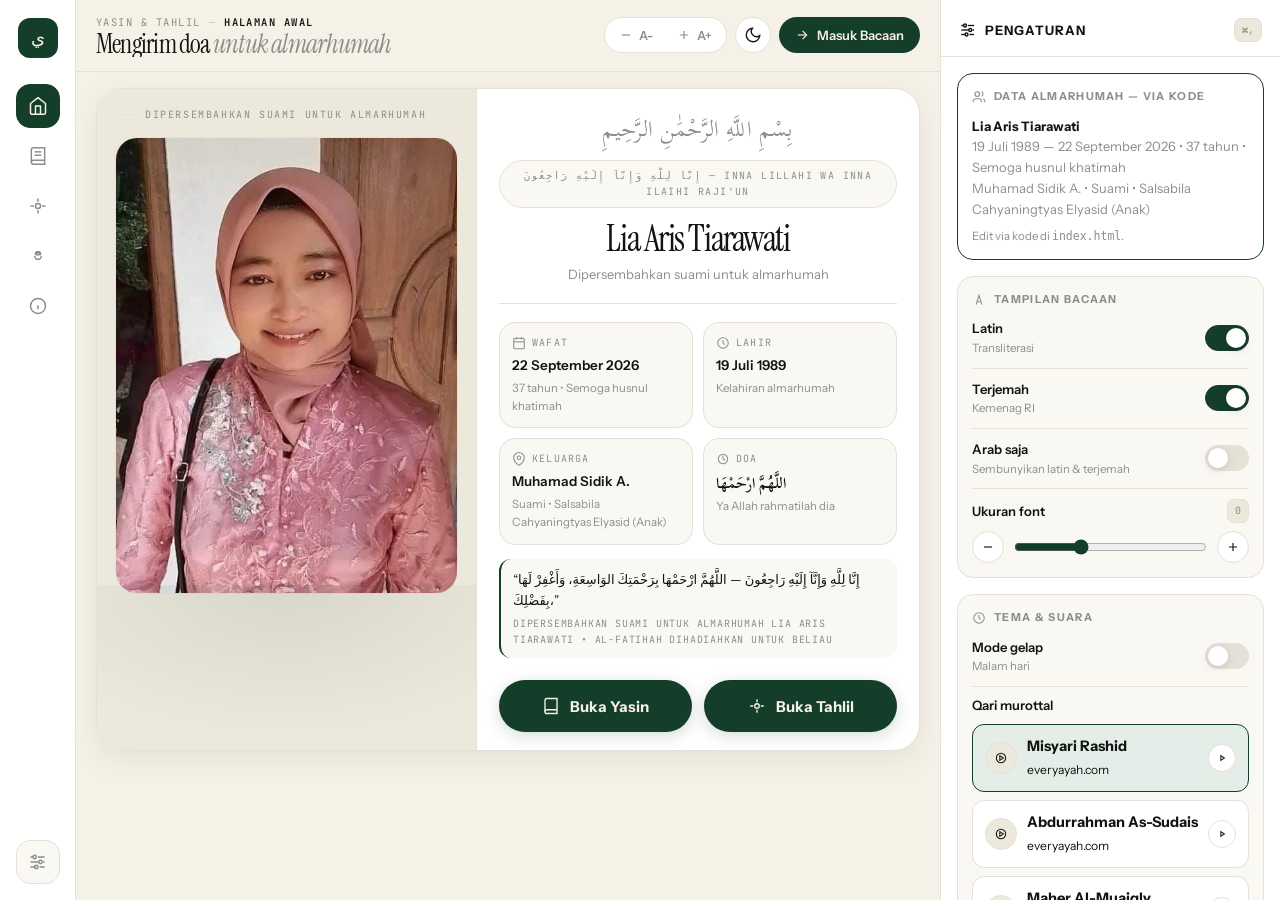
==== yasin-tahlil-Lia-Aris-Tiarawati-standalone.html @ 4a7279d5 "feat(tahlil): pakai teks Gemini 35 bait (per-Terjemahan) + counter arabic - ganti tahlil.json 24->35" ====
<!DOCTYPE html>
<html lang="id">
<head>
<meta charset="utf-8">
<meta name="viewport" content="width=device-width, initial-scale=1, viewport-fit=cover">
<meta name="description" content="Yasin & Tahlil untuk mengenang Lia Aris Tiarawati (1989–2026) — Dipersembahkan suami untuk almarhumah">
<meta name="theme-color" content="#143D2A">
<title>Yasin & Tahlil — Lia Aris Tiarawati (Standalone)</title>
<link href="https://fonts.googleapis.com/css2?family=Instrument+Serif:ital@0;1&family=Instrument+Sans:wght@400;500;600;700&family=Scheherazade+New:wght@400;700&family=JetBrains+Mono:wght@400;500&display=swap" rel="stylesheet">
<style>

:root{
  --paper:#F6F1E7; --paper-2:#EDE8DC; --ink:#111410; --muted:#8B8F8B; --line:#E6E1D6;
  --card:#FFFFFF; --card-2:#FAF8F3; --accent:#143D2A; --accent-hover:#0F2E1F; --accent-soft:#E4EDE7;
  --gold:#C9A86A; --gold-soft:#F5ECD8; --r-lg:22px; --r-md:16px; --r-pill:999px;
  --arab:31px; --base:14.5px; --shadow:0 8px 32px rgba(17,20,16,.07); --shadow-lg:0 16px 48px rgba(17,20,16,.12);
}
[data-theme="dark"]{
  --paper:#0D1712; --paper-2:#122017; --ink:#EDEEE8; --muted:#8A9A8E; --line:#1E3326;
  --card:#17291E; --card-2:#1B3023; --accent:#D9EADF; --accent-hover:#C5DDCB; --accent-soft:#1E3326;
  --gold:#C9A86A; --gold-soft:#2A2416;
}
*{box-sizing:border-box;margin:0;padding:0}
html{scroll-behavior:smooth;overflow-x:hidden;max-width:100%}
body{font-family:'Instrument Sans',system-ui,sans-serif;background:var(--paper);color:var(--ink);font-size:var(--base);line-height:1.6;-webkit-font-smoothing:antialiased;overflow-x:hidden;max-width:100vw}
button{font-family:inherit}
.ico{width:18px;height:18px;display:inline-block;flex-shrink:0}
.ico-14{width:14px;height:14px}
.ico-20{width:20px;height:20px}

/* SHELL */
.shell{max-width:1280px;margin:0 auto;display:grid;grid-template-columns:76px 1fr 340px;min-height:100vh;max-width:100vw;overflow:hidden}
.rail{position:sticky;top:0;height:100vh;border-right:1px solid var(--line);background:var(--card);display:flex;flex-direction:column;align-items:center;padding:18px 0 16px;gap:8px;z-index:20}
.rail-logo{width:40px;height:40px;background:var(--accent);color:var(--paper);border-radius:12px;display:grid;place-items:center;font-family:'Instrument Serif',serif;font-size:18px}
[data-theme="dark"] .rail-logo{background:var(--accent);color:#0D1712}
.rail-nav{display:flex;flex-direction:column;gap:6px;margin-top:18px;flex:1}
.rail-btn{width:44px;height:44px;border-radius:14px;border:1px solid transparent;background:transparent;display:grid;place-items:center;cursor:pointer;color:var(--muted);transition:.18s}
.rail-btn:hover{background:var(--card-2);border-color:var(--line);color:var(--ink)}
.rail-btn.active{background:var(--accent);color:var(--paper);border-color:var(--accent)}
[data-theme="dark"] .rail-btn.active{color:#0D1712}
.rail-foot{margin-top:auto;display:flex;flex-direction:column;gap:8px}
.rail-foot .rail-btn{border-color:var(--line);background:var(--card-2)}

.main{min-width:0;max-width:100%;overflow:hidden;padding-bottom:40px}
.topbar{position:sticky;top:0;z-index:10;background:color-mix(in srgb,var(--paper) 92%, transparent);backdrop-filter:blur(10px);border-bottom:1px solid var(--line);display:flex;align-items:center;gap:14px;padding:14px 20px;max-width:100%}
.topbar-left{min-width:0;flex:1}
.crumb{font-family:'JetBrains Mono',monospace;font-size:10.5px;letter-spacing:.14em;text-transform:uppercase;color:var(--muted);display:flex;align-items:center;gap:8px;flex-wrap:wrap}
.crumb b{color:var(--ink);font-weight:600}
.topbar h1{font-family:'Instrument Serif',serif;font-size:26px;font-weight:400;letter-spacing:-.03em;line-height:1;white-space:nowrap;overflow:hidden;text-overflow:ellipsis}
.topbar h1 i{font-style:italic;color:var(--muted);font-weight:400}
.top-actions{margin-left:auto;display:flex;align-items:center;gap:8px;flex-shrink:0;flex-wrap:wrap;justify-content:flex-end}
.ctrl{height:36px;border:1px solid var(--line);background:var(--card);border-radius:var(--r-pill);display:flex;align-items:center;gap:0;padding:2px;flex-shrink:0}
.ctrl button{height:30px;padding:0 12px;border:none;background:transparent;border-radius:var(--r-pill);cursor:pointer;font-size:12.5px;font-weight:600;color:var(--muted);display:flex;align-items:center;gap:6px}
.btn-icon{width:36px;height:36px;border-radius:50%;border:1px solid var(--line);background:var(--card);display:grid;place-items:center;cursor:pointer;color:var(--ink);flex-shrink:0}
.btn-accent{height:36px;padding:0 16px;border-radius:var(--r-pill);border:none;background:var(--accent);color:var(--paper);font-weight:600;font-size:13px;cursor:pointer;display:flex;align-items:center;gap:8px;white-space:nowrap;flex-shrink:0}
[data-theme="dark"] .btn-accent{color:#0D1712}
.btn-accent .label-long{display:inline}
.btn-accent .label-short{display:none}

/* ===== COVER / HALAMAN AWAL ===== */
.cover-wrap{padding:16px 20px 0;max-width:100%}
.cover-card{
  background:var(--card);border:1px solid var(--line);border-radius:26px;overflow:hidden;
  display:grid;grid-template-columns:380px 1fr;min-height:580px;box-shadow:var(--shadow)
}
.cover-media{
  background:var(--paper-2);border-right:1px solid var(--line);padding:18px;
  display:flex;flex-direction:column;gap:14px;position:relative;overflow:hidden
}
.cover-media::after{
  content:"";position:absolute;inset:auto -30% -30% -30%;height:55%;
  background:radial-gradient(420px 220px at 50% 0%, color-mix(in srgb,var(--accent) 10%, transparent), transparent 70%);
  pointer-events:none
}
.eyebrow{font-family:'JetBrains Mono',monospace;font-size:10px;letter-spacing:.16em;text-transform:uppercase;color:var(--muted);display:flex;align-items:center;gap:8px}
.eyebrow i{width:22px;height:1px;background:var(--line);display:block}
.photo-frame{
  aspect-ratio:3/4;min-height:420px;border-radius:22px;overflow:hidden;background:var(--card);border:1px solid var(--line);
  position:relative;display:grid;place-items:center
}
.photo-frame img{width:100%;height:100%;object-fit:cover;display:block}
.photo-frame .placeholder{padding:24px;text-align:center;color:var(--muted)}
.photo-frame .ph-icon{width:56px;height:56px;border-radius:16px;background:var(--paper-2);border:1px solid var(--line);display:grid;place-items:center;margin:0 auto 10px;color:var(--muted)}
.photo-actions{display:flex;gap:8px;flex-wrap:wrap;position:relative}
.btn-sm{height:32px;padding:0 12px;border-radius:999px;border:1px solid var(--line);background:var(--card);font-size:12.5px;font-weight:600;cursor:pointer;display:flex;align-items:center;gap:6px;color:var(--ink);white-space:nowrap}
.btn-sm.primary{background:var(--ink);color:var(--paper);border-color:var(--ink)}
[data-theme="dark"] .btn-sm.primary{background:var(--accent);color:#0D1712;border-color:var(--accent)}
.hint{font-size:11.5px;color:var(--muted);line-height:1.5}

.cover-body{padding:22px 22px 18px;display:flex;flex-direction:column;gap:14px;min-width:0}
.basmalah{font-family:'Scheherazade New',serif;font-size:22px;text-align:center;color:var(--muted);letter-spacing:.02em}
.istirja{font-family:'JetBrains Mono',monospace;font-size:10px;letter-spacing:.14em;text-transform:uppercase;color:var(--muted);text-align:center;border:1px solid var(--line);background:var(--card-2);border-radius:999px;padding:7px 10px;width:fit-content;margin:0 auto}
.name{font-family:'Instrument Serif',serif;font-size:36px;line-height:.95;letter-spacing:-.04em;text-align:center;overflow-wrap:break-word}
.name em{font-style:italic;color:var(--muted);font-weight:400}
.bin{font-size:13px;color:var(--muted);text-align:center;margin-top:-6px}
.divider-soft{height:1px;background:var(--line);margin:4px 0}
.meta-grid{display:grid;grid-template-columns:1fr 1fr;gap:10px}
.meta{border:1px solid var(--line);background:var(--card-2);border-radius:16px;padding:12px;min-width:0}
.meta-label{font-family:'JetBrains Mono',monospace;font-size:10px;letter-spacing:.12em;text-transform:uppercase;color:var(--muted);display:flex;align-items:center;gap:6px}
.meta-value{font-size:13.5px;font-weight:600;margin-top:4px;overflow-wrap:break-word}
.meta-sub{font-size:11.5px;color:var(--muted);margin-top:2px}
.quote{border-left:2px solid var(--accent);padding:10px 12px;background:var(--card-2);border-radius:12px;font-size:13px;color:var(--ink);line-height:1.6}
.quote small{display:block;font-family:'JetBrains Mono',monospace;font-size:10px;letter-spacing:.08em;text-transform:uppercase;color:var(--muted);margin-top:6px}
.cta-row{display:flex;gap:12px;flex-wrap:wrap;margin-top:auto;padding-top:8px}
.cta-primary{flex:1 1 0;min-width:0;height:52px;padding:0 22px;border-radius:999px;border:none;background:var(--accent);color:var(--paper);font-weight:700;font-size:15px;cursor:pointer;display:flex;align-items:center;justify-content:center;gap:10px;box-shadow:0 4px 16px rgba(20,61,42,.18)}
.cta-secondary{flex:1 1 0;min-width:0;height:52px;padding:0 22px;border-radius:999px;border:none;background:var(--accent);color:var(--paper);font-weight:700;font-size:15px;cursor:pointer;display:flex;align-items:center;justify-content:center;gap:10px;white-space:nowrap;box-shadow:0 4px 16px rgba(20,61,42,.18)}
.cta-secondary:hover,.cta-primary:hover{filter:brightness(1.06);transform:translateY(-1px)}
[data-theme="dark"] .cta-primary,[data-theme="dark"] .cta-secondary{background:var(--accent);color:#0D1712;border:none}
.cta-note{font-size:11px;color:var(--muted);text-align:center}

/* FILTER etc */
.filterbar{margin:16px 20px 0;display:flex;gap:10px;align-items:center;justify-content:center;flex-wrap:wrap;max-width:calc(100% - 40px)}
.search{flex:1;min-width:0;height:42px;background:var(--card);border:1px solid var(--line);border-radius:var(--r-pill);display:flex;align-items:center;gap:10px;padding:0 14px;min-width:160px}
.search input{flex:1;border:none;outline:none;background:transparent;font-size:13.5px;color:var(--ink);min-width:0}
.search kbd{font-family:'JetBrains Mono',monospace;font-size:10px;background:var(--paper-2);border:1px solid var(--line);padding:3px 6px;border-radius:6px;color:var(--muted);flex-shrink:0}
.filter-pills{display:flex;gap:8px;align-items:center;flex-wrap:wrap;justify-content:center;margin:0 auto}
.pill{height:42px;padding:0 14px;border-radius:var(--r-pill);border:1px solid var(--line);background:var(--card);font-size:13px;font-weight:600;cursor:pointer;display:flex;align-items:center;gap:8px;color:var(--muted);white-space:nowrap}
.pill.on{background:var(--ink);color:var(--paper);border-color:var(--ink)}
[data-theme="dark"] .pill.on{background:var(--accent);color:#0D1712;border-color:var(--accent)}
.segwrap{margin:16px 20px 0;max-width:calc(100% - 40px);overflow:hidden}
.segtabs{display:inline-flex;max-width:100%;background:var(--card);border:1px solid var(--line);border-radius:var(--r-pill);padding:3px;gap:3px;overflow-x:auto;scrollbar-width:none;-webkit-overflow-scrolling:touch}
.segtabs::-webkit-scrollbar{display:none}
.segtabs button{height:34px;padding:0 16px;border-radius:var(--r-pill);border:none;background:transparent;font-size:13px;font-weight:600;cursor:pointer;color:var(--muted);display:flex;align-items:center;gap:7px;white-space:nowrap;flex-shrink:0}
.segtabs button.active{background:var(--ink);color:var(--paper)}
[data-theme="dark"] .segtabs button.active{background:var(--accent);color:#0D1712}
.list{padding:14px 20px 20px;display:flex;flex-direction:column;gap:12px;max-width:100%}
.ayah{display:grid;grid-template-columns:72px 1fr;gap:0;background:var(--card);border:1px solid var(--line);border-radius:var(--r-lg);overflow:hidden;max-width:100%}
.ayah-side{background:var(--card-2);border-right:1px solid var(--line);padding:14px 10px;display:flex;flex-direction:column;align-items:center;gap:10px}
.num{width:36px;height:36px;border-radius:12px;background:var(--ink);color:var(--paper);display:grid;place-items:center;font-family:'JetBrains Mono',monospace;font-size:12px;font-weight:600}
[data-theme="dark"] .num{background:var(--accent);color:#0D1712}
.ayah-side small{font-family:'JetBrains Mono',monospace;font-size:10px;letter-spacing:.08em;color:var(--muted);text-align:center;line-height:1.3}
.mini{width:32px;height:32px;border-radius:10px;border:1px solid var(--line);background:var(--card);display:grid;place-items:center;cursor:pointer;color:var(--muted)}
.ayah-body{padding:16px 16px 14px;min-width:0;overflow:hidden}
.arab{font-family:'Scheherazade New',serif}
.ayah-body .arab{font-family:'Scheherazade New',serif;font-size:var(--arab);line-height:2;text-align:right;direction:rtl;color:var(--ink);overflow-wrap:break-word;word-break:break-word}
.latin{margin-top:10px;font-size:13px;color:var(--muted);font-style:italic;line-height:1.7;background:var(--card-2);border:1px dashed var(--line);border-radius:12px;padding:8px 10px;overflow-wrap:break-word}
.terjemah{margin-top:10px;font-size:13.5px;color:var(--ink);line-height:1.65;border-left:2px solid var(--accent);padding-left:12px;opacity:.92;overflow-wrap:break-word}
.ayah-foot{margin-top:12px;display:flex;gap:8px;align-items:center;flex-wrap:wrap;border-top:1px solid var(--line);padding-top:10px}
.tag{font-family:'JetBrains Mono',monospace;font-size:10px;letter-spacing:.08em;text-transform:uppercase;color:var(--muted);background:var(--paper-2);border:1px solid var(--line);padding:4px 8px;border-radius:999px;white-space:nowrap}

/* HERO mini for inner pages */
.hero-mini{margin:16px 20px 0;background:var(--card);border:1px solid var(--line);border-radius:18px;padding:14px 16px;display:flex;align-items:center;gap:12px;flex-wrap:wrap}
.hero-mini b{font-size:13px}
.hero-mini small{color:var(--muted);font-size:11px}

/* RIGHT */
.right{position:sticky;top:0;height:100vh;overflow:auto;border-left:1px solid var(--line);background:var(--card);display:flex;flex-direction:column;max-width:100%}
.right-head{padding:18px 18px 14px;border-bottom:1px solid var(--line);display:flex;align-items:center;justify-content:space-between;position:sticky;top:0;background:var(--card);z-index:2}
.right-head h3{font-size:13px;letter-spacing:.08em;text-transform:uppercase;font-weight:700;display:flex;align-items:center;gap:8px}
.right-body{padding:16px 16px 24px;display:flex;flex-direction:column;gap:16px}
.group{border:1px solid var(--line);border-radius:16px;padding:14px;background:var(--card-2);max-width:100%}
.group h4{font-size:11px;letter-spacing:.12em;text-transform:uppercase;color:var(--muted);font-weight:700;margin-bottom:10px;display:flex;align-items:center;gap:8px}
.row{display:flex;align-items:center;justify-content:space-between;gap:10px;padding:10px 0;border-bottom:1px solid var(--line)}
.row:last-child{border-bottom:none;padding-bottom:0}
.row:first-of-type{padding-top:0}
.row-label{font-size:13px;font-weight:600}
.row-hint{font-size:11.5px;color:var(--muted)}
.field{display:flex;flex-direction:column;gap:6px;margin-top:8px}
.field label{font-size:11px;letter-spacing:.08em;text-transform:uppercase;color:var(--muted);font-weight:700}
.field input,.field textarea,.field select{width:100%;border:1px solid var(--line);background:var(--card);border-radius:12px;padding:10px 12px;font-size:13px;color:var(--ink);outline:none}
.field textarea{min-height:72px;resize:vertical}
.switch{width:44px;height:26px;background:var(--line);border-radius:999px;position:relative;cursor:pointer;transition:.2s;border:1px solid var(--line);flex-shrink:0}
.switch i{position:absolute;top:2px;left:2px;width:20px;height:20px;background:var(--card);border-radius:50%;box-shadow:0 2px 8px rgba(0,0,0,.12);transition:.2s}
.switch.on{background:var(--accent);border-color:var(--accent)}
.switch.on i{transform:translateX(18px)}
.range{display:flex;align-items:center;gap:10px;width:100%}
.range input{flex:1;accent-color:var(--accent);min-width:0}
.qaris{display:flex;flex-direction:column;gap:8px}
.qari{padding:10px 12px;border-radius:12px;border:1px solid var(--line);background:var(--card);display:flex;align-items:center;gap:10px;cursor:pointer;min-width:0}
.qari.active{border-color:var(--accent);background:var(--accent-soft)}
.play-mini{margin-left:auto;width:28px;height:28px;border-radius:50%;border:1px solid var(--line);background:var(--card);display:grid;place-items:center;flex-shrink:0}

/* DOCK */
.bottom-dock{display:none}
.dock{position:fixed;left:50%;transform:translateX(-50%);bottom:max(14px, env(safe-area-inset-bottom));z-index:30;background:var(--ink);border:1px solid color-mix(in srgb,var(--ink) 85%, white);border-radius:999px;padding:6px;display:flex;gap:6px;box-shadow:var(--shadow-lg);max-width:calc(100vw - 16px);overflow:hidden}
.dock button{height:44px;padding:0 14px;border-radius:999px;border:none;background:transparent;color:rgba(255,255,255,.72);font-weight:600;font-size:13px;cursor:pointer;display:flex;align-items:center;gap:8px;transition:.18s;white-space:nowrap;flex-shrink:0}
.dock button.active{background:var(--paper);color:var(--ink)}
.dock-cta{height:44px;width:44px;min-width:44px;border-radius:50%;background:var(--gold);color:#1A1200;border:none;display:grid;place-items:center;cursor:pointer;flex-shrink:0}
/* Dark: dock tetap gelap, tidak ikut invert --ink/--paper (washed di screenshot) */
[data-theme="dark"] .dock{background:var(--card);border-color:var(--line);box-shadow:0 8px 32px rgba(0,0,0,.45)}
[data-theme="dark"] .dock button{color:var(--muted)}
[data-theme="dark"] .dock button:hover{color:var(--ink)}
[data-theme="dark"] .dock button.active{background:var(--accent);color:#0D1712}
[data-theme="dark"] .dock-cta{background:var(--gold);color:#0D1712}
.panel{display:none}
.panel.active{display:block}
.info-grid{display:grid;grid-template-columns:1fr 1fr;gap:12px;padding:14px 20px;max-width:100%}
.info-card{background:var(--card);border:1px solid var(--line);border-radius:16px;padding:16px;min-width:0;overflow-wrap:break-word}
.kbd{font-family:'JetBrains Mono',monospace;font-size:10px;background:var(--paper-2);border:1px solid var(--line);padding:3px 7px;border-radius:7px;color:var(--muted);white-space:nowrap}
.scrim{display:none;position:fixed;inset:0;background:rgba(0,0,0,.32);backdrop-filter:blur(2px);z-index:40}
.scrim.show{display:block}
.drawer{position:fixed;top:0;right:0;bottom:0;width:min(380px,92vw);background:var(--card);border-left:1px solid var(--line);z-index:45;transform:translateX(100%);transition:.24s;overflow:auto;display:flex;flex-direction:column}
.drawer.show{transform:translateX(0)}

@media(max-width:1100px){
  .shell{grid-template-columns:76px 1fr}
  .right{display:none}
  .cover-card{grid-template-columns:320px 1fr}
}
@media(max-width:760px){
  .shell{grid-template-columns:1fr}
  .rail{display:none}
  .main{padding-bottom:96px}
  .topbar{padding:10px 12px;gap:10px}
  .topbar h1{font-size:18px;white-space:normal;line-height:1.1}
  .crumb{font-size:9.5px}
  .top-actions{gap:6px}
  .ctrl{height:34px}
  .btn-accent{height:34px;padding:0 12px;font-size:12px}
  .btn-accent .label-long{display:none}
  .btn-accent .label-short{display:inline}
  .cover-wrap{padding:10px 12px 0}
  .cover-card{grid-template-columns:1fr;border-radius:18px;min-height:auto}
  .cover-media{border-right:none;border-bottom:1px solid var(--line);padding:14px}
  .photo-frame{aspect-ratio:3/4;min-height:320px}
  .cover-body{padding:16px 14px}
  .name{font-size:28px}
  .basmalah{font-size:18px}
  .meta-grid{grid-template-columns:1fr 1fr;gap:8px}
  .meta{padding:10px}
  .cta-row{flex-direction:row;gap:10px;flex-wrap:nowrap}
  .cta-primary,.cta-secondary{flex:1 1 0;min-width:0;width:auto;height:50px;font-size:14px;padding:0 14px;gap:8px}
  .filterbar{margin:10px 12px 0;max-width:calc(100% - 24px);gap:8px;justify-content:center}
  .search{height:40px;flex-basis:100%}
  .filter-pills{width:100%;justify-content:center;flex-wrap:wrap;padding-bottom:2px}
  .filter-pills::-webkit-scrollbar{display:none}
  .pill{height:36px;padding:0 12px;font-size:12.5px;flex-shrink:0}
  .segwrap{margin:10px 12px 0;max-width:calc(100% - 24px)}
  .segtabs{width:100%}
  .list{padding:10px 12px 20px}
  .ayah{grid-template-columns:52px 1fr;border-radius:18px}
  .ayah-body{padding:12px}
  .bottom-dock{display:block}
  .info-grid{grid-template-columns:1fr;padding:10px 12px}
  .dock{padding:5px;gap:4px}
  .dock button{height:40px;padding:0 11px;font-size:12px}
}
@media(max-width:380px){
  .meta-grid{grid-template-columns:1fr}
  .cta-primary,.cta-secondary{height:48px;font-size:13.5px;padding:0 12px}
}


/* === Modern motion — unhurried / mahal === */
@keyframes fadeIn{from{opacity:0}to{opacity:1}}
@keyframes fadeInUp{from{opacity:0;transform:translateY(14px)}to{opacity:1;transform:translateY(0)}}
@keyframes scaleIn{from{opacity:0;transform:scale(.97)}to{opacity:1;transform:scale(1)}}
.panel.active{animation:fadeIn .52s ease}
.cover-card{animation:scaleIn .92s cubic-bezier(.16,1,.3,1) both}
.ayah{opacity:0;animation:fadeInUp .72s cubic-bezier(.16,1,.3,1) both}
.ayah.in-view{opacity:1}
.rail-btn,.dock button,.pill,.segtabs button,.btn-accent,.cta-primary,.cta-secondary{transition:transform .26s cubic-bezier(.16,1,.3,1), background .26s, color .26s, box-shadow .26s, border-color .26s}
.rail-btn:active,.dock button:active,.pill:active{transform:scale(.96)}
.cover-media .photo-frame img{transition:transform .85s cubic-bezier(.16,1,.3,1)}
.cover-media .photo-frame:hover img{transform:scale(1.03)}
@media(prefers-reduced-motion:reduce){*{animation:none!important;transition:none!important}}

</style>
</head>
<body>
<div class="shell">
  <aside class="rail" aria-label="Navigasi">
    <div class="rail-logo">ي</div>
    <nav class="rail-nav">
      <button class="rail-btn active" data-tab="cover" aria-label="Halaman Awal"><svg class="ico ico-20" viewBox="0 0 24 24" fill="none" stroke="currentColor" stroke-width="1.8" stroke-linecap="round" stroke-linejoin="round"><path d="M3 9l9-7 9 7v11a2 2 0 0 1-2 2H5a2 2 0 0 1-2-2z"/><path d="M9 22V12h6v10"/></svg></button>
      <button class="rail-btn" data-tab="yasin" aria-label="Yasin"><svg class="ico ico-20" viewBox="0 0 24 24" fill="none" stroke="currentColor" stroke-width="1.8"><path d="M4 19.5A2.5 2.5 0 0 1 6.5 17H20"/><path d="M6.5 2H20v20H6.5A2.5 2.5 0 0 1 4 19.5v-15A2.5 2.5 0 0 1 6.5 2z"/><path d="M8 7h8"/><path d="M8 11h8"/></svg></button>
      <button class="rail-btn" data-tab="tahlil" aria-label="Tahlil"><svg class="ico ico-20" viewBox="0 0 24 24" fill="none" stroke="currentColor" stroke-width="1.8"><circle cx="12" cy="12" r="3"/><path d="M12 7V3M12 21v-4M7 12H3M21 12h-4"/></svg></button>
      <button class="rail-btn" data-tab="doa" aria-label="Doa"><svg class="ico ico-20" viewBox="0 0 24 24" fill="none" stroke="currentColor" stroke-width="1.8"><path d="M9 11V9a2 2 0 0 1 2-2h1a2 2 0 0 1 2 2v2"/><path d="M15 11V9a2 2 0 0 0-2-2h-1a2 2 0 0 0-2 2v2"/><path d="M8 12c0 2.2 1.8 4 4 4s4-1.8 4-4"/><path d="M12 7v5"/></svg></button>
      <button class="rail-btn" data-tab="info" aria-label="Info"><svg class="ico ico-20" viewBox="0 0 24 24" fill="none" stroke="currentColor" stroke-width="1.8"><circle cx="12" cy="12" r="9"/><path d="M12 11v5"/><path d="M12 8h.01"/></svg></button>
    </nav>
    <div class="rail-foot"><button class="rail-btn" id="railSettings" aria-label="Pengaturan"><svg class="ico ico-20" viewBox="0 0 24 24" fill="none" stroke="currentColor" stroke-width="1.8"><path d="M3 6h4"/><path d="M12 6h8"/><circle cx="8" cy="6" r="2"/><path d="M3 12h10"/><path d="M18 12h2"/><circle cx="15" cy="12" r="2"/><path d="M3 18h6"/><path d="M14 18h6"/><circle cx="10" cy="18" r="2"/></svg></button></div>
  </aside>

  <main class="main">
    <header class="topbar">
      <div class="topbar-left">
        <div class="crumb"><span>YASIN & TAHLIL</span> <span style="opacity:.4">—</span> <b id="crumbTitle">Halaman Awal</b></div>
        <h1 id="topTitle">Mengirim doa <i>untuk almarhumah</i></h1>
      </div>
      <div class="top-actions">
        <div class="ctrl"><button id="btnMinus"><svg class="ico ico-14" viewBox="0 0 24 24" fill="none" stroke="currentColor" stroke-width="2"><path d="M5 12h14"/></svg> A-</button><button id="btnPlus"><svg class="ico ico-14" viewBox="0 0 24 24" fill="none" stroke="currentColor" stroke-width="2"><path d="M12 5v14M5 12h14"/></svg> A+</button></div>
        <button class="btn-icon" id="btnTheme" aria-label="Tema"><svg class="ico" viewBox="0 0 24 24" fill="none" stroke="currentColor" stroke-width="1.8"><path d="M21 12.79A9 9 0 1 1 11.21 3 7 7 0 0 0 21 12.79z"/></svg></button>
        <button class="btn-accent" id="btnMasuk"><svg class="ico ico-14" viewBox="0 0 24 24" fill="none" stroke="currentColor" stroke-width="2"><path d="M5 12h14"/><path d="M13 5l7 7-7 7"/></svg> <span class="label-long">Masuk Bacaan</span><span class="label-short">Masuk</span></button>
      </div>
    </header>

    <!-- COVER PANEL — HALAMAN AWAL -->
    <div class="panel active" id="panel-cover">
      <div class="cover-wrap">
        <div class="cover-card" id="coverCard">
          <!-- MEDIA / FOTO -->
          <div class="cover-media">
            <div class="eyebrow"><i></i> Dipersembahkan suami untuk almarhumah</div>
            <div class="photo-frame" id="photoFrame">
              <img id="photoImg" alt="Foto Lia Aris Tiarawati" style="display:none">
              <div class="placeholder" id="photoPh">
                <div class="ph-icon"><svg class="ico ico-20" viewBox="0 0 24 24" fill="none" stroke="currentColor" stroke-width="1.6"><path d="M20 21a8 8 0 0 0-16 0"/><circle cx="12" cy="8" r="5"/><path d="M12 13v-2"/></svg></div>
                <div style="font-size:13px;font-weight:600;color:var(--ink)">Foto almarhumah</div>
                <div style="font-size:11.5px;margin-top:4px">Memuat foto</div>
              </div>
            </div>
            
          </div>
          <!-- BODY / DATA -->
          <div class="cover-body">
            <div class="basmalah">بِسْمِ اللَّهِ الرَّحْمَٰنِ الرَّحِيمِ</div>
            <div class="istirja">إِنَّا لِلَّهِ وَإِنَّآ إِلَيْهِ رَاجِعُونَ — Inna lillahi wa inna ilaihi raji'un</div>
            <div class="name" id="vName">Lia Aris Tiarawati <em></em></div>
            <div class="bin" id="vBin">Dipersembahkan suami untuk almarhumah</div>
            <div class="divider-soft"></div>
            <div class="meta-grid">
              <div class="meta"><div class="meta-label"><svg class="ico ico-14" viewBox="0 0 24 24" fill="none" stroke="currentColor" stroke-width="1.8"><path d="M8 2v4"/><path d="M16 2v4"/><rect x="3" y="4" width="18" height="18" rx="2"/><path d="M3 10h18"/></svg> Wafat</div><div class="meta-value" id="vWafat">22 September 2026</div><div class="meta-sub" id="vWafatHijri">37 tahun • Semoga husnul khatimah</div></div>
              <div class="meta"><div class="meta-label"><svg class="ico ico-14" viewBox="0 0 24 24" fill="none" stroke="currentColor" stroke-width="1.8"><circle cx="12" cy="12" r="9"/><path d="M12 7v5l3 3"/></svg> Lahir</div><div class="meta-value" id="vLahir">19 Juli 1989</div><div class="meta-sub">Kelahiran almarhumah</div></div>
              <div class="meta"><div class="meta-label"><svg class="ico ico-14" viewBox="0 0 24 24" fill="none" stroke="currentColor" stroke-width="1.8"><path d="M21 10c0 7-9 13-9 13S3 17 3 10a9 9 0 0 1 18 0z"/><circle cx="12" cy="10" r="3"/></svg> Keluarga</div><div class="meta-value" id="vTempat">Muhamad Sidik A.</div><div class="meta-sub" id="vAlamat">Suami • Salsabila Cahyaningtyas Elyasid (Anak)</div></div>
              <div class="meta"><div class="meta-label"><svg class="ico ico-14" viewBox="0 0 24 24" fill="none" stroke="currentColor" stroke-width="1.8"><path d="M12 20a8 8 0 1 0 0-16 8 8 0 0 0 0 16z"/><path d="M12 6v6l4 2"/></svg> Doa</div><div class="meta-value arab" style="font-size:15px">اللَّهُمَّ ارْحَمْهَا</div><div class="meta-sub">Ya Allah rahmatilah dia</div></div>
            </div>
            <div class="quote" id="vQuote">“إِنَّا لِلَّهِ وَإِنَّآ إِلَيْهِ رَاجِعُونَ — اللَّهُمَّ ارْحَمْهَا بِرَحْمَتِكَ الوَاسِعَةِ، وَأَغْفِرْ لَهَا بِفَضْلِكَ.”<small>Dipersembahkan suami untuk almarhumah Lia Aris Tiarawati • Al-Fatihah dihadiahkan untuk beliau</small></div>
            <div class="cta-row">
              <button class="cta-primary" data-jump="yasin"><svg class="ico" viewBox="0 0 24 24" fill="none" stroke="currentColor" stroke-width="1.8"><path d="M4 19.5A2.5 2.5 0 0 1 6.5 17H20"/><path d="M6.5 2H20v20H6.5A2.5 2.5 0 0 1 4 19.5v-15A2.5 2.5 0 0 1 6.5 2z"/></svg> Buka Yasin</button>
              <button class="cta-secondary" data-jump="tahlil"><svg class="ico" viewBox="0 0 24 24" fill="none" stroke="currentColor" stroke-width="1.8"><circle cx="12" cy="12" r="3"/><path d="M12 7V3M12 21v-4M7 12H3M21 12h-4"/></svg> Buka Tahlil</button></div>
            
          </div>
        </div>
      </div>
    </div>

    <!-- YASIN -->
    <div class="panel" id="panel-yasin">
      <div class="hero-mini"><svg class="ico ico-14" viewBox="0 0 24 24" fill="none" stroke="currentColor" stroke-width="1.8"><path d="M4 19.5A2.5 2.5 0 0 1 6.5 17H20"/><path d="M6.5 2H20v20H6.5A2.5 2.5 0 0 1 4 19.5v-15A2.5 2.5 0 0 1 6.5 2z"/></svg> <div><b>Dihadiahkan untuk <span class="js-name">Lia Aris Tiarawati</span></b> <small> • Surah Yasin 36 — 83 ayat</small></div></div>
      <div class="filterbar"><label class="search"><svg class="ico" viewBox="0 0 24 24" fill="none" stroke="currentColor" stroke-width="1.8"><circle cx="11" cy="11" r="7"/><path d="M20 20l-3.5-3.5"/></svg><input id="search" placeholder="Cari ayat: &quot;hikmah&quot;, &quot;rahmat&quot;"><kbd>/</kbd></label><div class="filter-pills"><button class="pill on" id="pillLatin"><svg class="ico ico-14" viewBox="0 0 24 24" fill="none" stroke="currentColor" stroke-width="1.8"><path d="M7 20L12 4L17 20"/><path d="M9 15H15"/></svg> Latin</button><button class="pill on" id="pillTerjemah"><svg class="ico ico-14" viewBox="0 0 24 24" fill="none" stroke="currentColor" stroke-width="1.8"><path d="M2 12h20"/><path d="M12 2a15 15 0 0 1 0 20"/><path d="M12 2a15 15 0 0 0 0 20"/><path d="M16 8l2 2-2 2"/><path d="M8 16l-2-2 2-2"/></svg> Terjemah</button><button class="pill" id="pillArabOnly"><svg class="ico ico-14" viewBox="0 0 24 24" fill="none" stroke="currentColor" stroke-width="1.8"><path d="M8 20c1.5-2 2.5-4 2.5-7V8"/><path d="M12 13c0 2 1.2 3.5 3 4"/><path d="M14 8v5"/><circle cx="16" cy="6" r="1.2" fill="currentColor" stroke="none"/></svg> Arab saja</button></div></div>
      <div id="audioStatus" style="margin:8px 20px 0;font-size:11px;color:var(--muted);min-height:14px"></div><div class="list" id="list-yasin"><div style="text-align:center;padding:24px;color:var(--muted)">Memuat 83 ayat Yasin…</div></div>
    </div>
    <div class="panel" id="panel-tahlil"><div class="hero-mini"><svg class="ico ico-14" viewBox="0 0 24 24" fill="none" stroke="currentColor" stroke-width="1.8"><circle cx="12" cy="12" r="3"/><path d="M12 7V3M12 21v-4M7 12H3M21 12h-4"/></svg> <div><b>Tahlil untuk <span class="js-name">Lia Aris Tiarawati</span></b> <small> • <span id="tahlilCount">35 bait</span></small></div></div><div class="filterbar" style="justify-content:center"><div class="filter-pills"><button class="pill on" id="pillLatinT"><svg class="ico ico-14" viewBox="0 0 24 24" fill="none" stroke="currentColor" stroke-width="1.8"><path d="M7 20L12 4L17 20"/><path d="M9 15H15"/></svg> Latin</button><button class="pill on" id="pillTerjemahT"><svg class="ico ico-14" viewBox="0 0 24 24" fill="none" stroke="currentColor" stroke-width="1.8"><path d="M2 12h20"/><path d="M12 2a15 15 0 0 1 0 20"/><path d="M12 2a15 15 0 0 0 0 20"/><path d="M16 8l2 2-2 2"/><path d="M8 16l-2-2 2-2"/></svg> Terjemah</button><button class="pill" id="pillArabOnlyT"><svg class="ico ico-14" viewBox="0 0 24 24" fill="none" stroke="currentColor" stroke-width="1.8"><path d="M8 20c1.5-2 2.5-4 2.5-7V8"/><path d="M12 13c0 2 1.2 3.5 3 4"/><path d="M14 8v5"/><circle cx="16" cy="6" r="1.2" fill="currentColor" stroke="none"/></svg> Arab saja</button></div></div><div class="list" id="list-tahlil"><div style="text-align:center;padding:24px;color:var(--muted)">Memuat 35 bait Tahlil…</div></div></div>
    <div class="panel" id="panel-doa"><div class="hero-mini"><svg class="ico ico-14" viewBox="0 0 24 24" fill="none" stroke="currentColor" stroke-width="1.8"><path d="M9 11V9a2 2 0 0 1 2-2h1a2 2 0 0 1 2 2v2"/><path d="M15 11V9a2 2 0 0 0-2-2h-1a2 2 0 0 0-2 2v2"/><path d="M8 12c0 2.2 1.8 4 4 4s4-1.8 4-4"/><path d="M12 7v5"/></svg> <div><b>Doa penutup</b> <small> • Untuk <span class="js-name">Lia Aris Tiarawati</span> • <span id="doaCount">6 doa</span> penutup</small></div></div><div class="list" id="list-doa"><div style="text-align:center;padding:24px;color:var(--muted)">Memuat doa…</div></div></div>
    <div class="panel" id="panel-info"><div class="info-grid"><div class="info-card"><h4>Tentang</h4><p>Halaman mengenang <b>Lia Aris Tiarawati</b> (19 Juli 1989 – 22 September 2026). Dipersembahkan suami <b>Muhamad Sidik A.</b> untuk almarhumah. Data Yasin 83 ayat & Tahlil 35 bait di-fetch dari JSON.</p></div><div class="info-card"><h4>Urutan Tahlil NU (35 bait)</h4><p>Hadiah Fatihah 4 → Al-Ikhlas → Takbir → Al-Falaq → Takbir → An-Nas → Tahmid → Al-Fatihah → Al-Baqarah → Tauhid & Kursi → Akhir Baqarah → Istighasah → Rahmat & Shalawat → Tafrijiyah 3× → Salam & Hasbalah → Istighfar & Dzikir → Tauhid Penutup → Doa Arwah 6.</p></div></div><div class="hero-mini" style="margin:12px 20px"><svg class="ico ico-14" viewBox="0 0 24 24" fill="none" stroke="currentColor" stroke-width="1.8"><circle cx="12" cy="12" r="9"/><path d="M12 11v5M12 8h.01"/></svg> <div><b>Sumber data:</b> Kemenag & quran.nu.or.id • 83 ayat • <span id="infoTahlilCount">35</span> bait Tahlil</div></div></div>
  </main>

  <aside class="right" aria-label="Pengaturan"><div class="right-head"><h3><svg class="ico" viewBox="0 0 24 24" fill="none" stroke="currentColor" stroke-width="1.8"><path d="M3 6h4"/><path d="M12 6h8"/><circle cx="8" cy="6" r="2"/><path d="M3 12h10"/><path d="M18 12h2"/><circle cx="15" cy="12" r="2"/><path d="M3 18h6"/><path d="M14 18h6"/><circle cx="10" cy="18" r="2"/></svg> Pengaturan</h3><span class="kbd">⌘,</span></div><div class="right-body" id="rightBody"></div></aside>
</div>
<div class="scrim" id="scrim"></div>
<aside class="drawer" id="drawer" aria-label="Pengaturan"><div class="right-head"><h3><svg class="ico" viewBox="0 0 24 24" fill="none" stroke="currentColor" stroke-width="1.8"><path d="M3 6h4"/><path d="M12 6h8"/><circle cx="8" cy="6" r="2"/><path d="M3 12h10"/><path d="M18 12h2"/><circle cx="15" cy="12" r="2"/><path d="M3 18h6"/><path d="M14 18h6"/><circle cx="10" cy="18" r="2"/></svg> Pengaturan</h3><button class="btn-icon" id="btnCloseDrawer"><svg class="ico" viewBox="0 0 24 24" fill="none" stroke="currentColor" stroke-width="2"><path d="M18 6L6 18M6 6l12 12"/></svg></button></div><div class="right-body" id="drawerBody"></div></aside>
<div class="bottom-dock"><div class="dock" role="tablist">
  <button class="active" data-tab="cover"><svg class="ico" viewBox="0 0 24 24" fill="none" stroke="currentColor" stroke-width="1.8"><path d="M3 9l9-7 9 7v11a2 2 0 0 1-2 2H5a2 2 0 0 1-2-2z"/><path d="M9 22V12h6v10"/></svg> Awal</button>
  <button data-tab="yasin"><svg class="ico" viewBox="0 0 24 24" fill="none" stroke="currentColor" stroke-width="1.8"><path d="M4 19.5A2.5 2.5 0 0 1 6.5 17H20"/><path d="M6.5 2H20v20H6.5A2.5 2.5 0 0 1 4 19.5v-15A2.5 2.5 0 0 1 6.5 2z"/></svg> Yasin</button>
  <button data-tab="tahlil"><svg class="ico" viewBox="0 0 24 24" fill="none" stroke="currentColor" stroke-width="1.8"><circle cx="12" cy="12" r="3"/><path d="M12 7V3M12 21v-4M7 12H3M21 12h-4"/></svg> Tahlil</button>
  <button data-tab="doa"><svg class="ico" viewBox="0 0 24 24" fill="none" stroke="currentColor" stroke-width="1.8"><path d="M9 11V9a2 2 0 0 1 2-2h1a2 2 0 0 1 2 2v2"/><path d="M15 11V9a2 2 0 0 0-2-2h-1a2 2 0 0 0-2 2v2"/><path d="M8 12c0 2.2 1.8 4 4 4s4-1.8 4-4"/><path d="M12 7v5"/></svg> Doa</button>
  <button class="dock-cta" id="dockSettings" aria-label="Pengaturan"><svg class="ico" viewBox="0 0 24 24" fill="none" stroke="currentColor" stroke-width="1.9"><path d="M3 6h4"/><path d="M12 6h8"/><circle cx="8" cy="6" r="2"/><path d="M3 12h10"/><path d="M18 12h2"/><circle cx="15" cy="12" r="2"/><path d="M3 18h6"/><path d="M14 18h6"/><circle cx="10" cy="18" r="2"/></svg></button>
</div></div>
<script>
let YASIN=[],TAHLIL=[],DOA=[];
const _saved = JSON.parse(localStorage.getItem('yt_cover')||'null');
let cover = (_saved && _saved.name==="H. Ahmad Syafi'i") ? null : _saved;
cover = cover || {
  name:"Lia Aris Tiarawati", bin:"", family:"Dipersembahkan suami untuk almarhumah",
  wafat:"22 September 2026", wafatHijri:"37 tahun \u2022 Semoga husnul khatimah",
  acara:"Tahlil & Doa Bersama", acaraSub:"Untuk almarhumah Lia Aris Tiarawati",
  tempat:"Muhamad Sidik A.", alamat:"Suami \u2022 Salsabila Cahyaningtyas Elyasid (Anak)",
  lahir:"19 Juli 1989", quote:"\u201C\u0625\u0650\u0646\u064E\u0651\u0627 \u0644\u0650\u0644\u064E\u0651\u0647\u0650 \u0648\u064E\u0625\u0650\u0646\u064E\u0651\u0622 \u0625\u0650\u0644\u064E\u064A\u0652\u0647\u0650 \u0631\u064E\u0627\u062C\u0650\u0639\u064F\u0648\u0646\u064E \u2014 \u0627\u0644\u0644\u064E\u0651\u0647\u064F\u0645\u064E\u0651 \u0627\u0631\u0652\u062D\u064E\u0645\u0652\u0647\u064E\u0627 \u0628\u0650\u0631\u064E\u062D\u0652\u0645\u064E\u062A\u0650\u0643\u064E \u0627\u0644\u0648\u064E\u0627\u0633\u0650\u0639\u064E\u0629\u0650\u060C \u0648\u064E\u0623\u064E\u063A\u0652\u0641\u0650\u0631\u0652 \u0644\u064E\u0647\u064E\u0627 \u0628\u0650\u0641\u064E\u0636\u0652\u0644\u0650\u0643\u064E\u060C\u201D",
  photo:"[data-uri]"
};
// migrate old photo empty -> set default portrait
if(!cover.photo) cover.photo="[data-uri]";
let prefs={showLatin:true,showTerjemah:true,arabOnly:false,fontScale:0,theme:'light',qari:'Misyari Rashid'};

function saveCover(){ localStorage.setItem('yt_cover', JSON.stringify(cover)); }
function applyCover(){
  const vName=document.getElementById('vName');
  if(vName) vName.innerHTML = cover.bin ? `${cover.name} <em>${cover.bin}</em>` : cover.name;
  const m={
    vBin:cover.family, vWafat:cover.wafat, vWafatHijri:cover.wafatHijri,
    vAcara:cover.acara, vAcaraSub:cover.acaraSub, vTempat:cover.tempat,
    vAlamat:cover.alamat, vLahir:cover.lahir
  };
  for(const [id,val] of Object.entries(m)){
    const el=document.getElementById(id);
    if(el) el.textContent=val;
  }
  const q=document.getElementById('vQuote');
  if(q && q.firstChild) q.firstChild.textContent = cover.quote + ' ';
  document.querySelectorAll('.js-name').forEach(el=> el.textContent = cover.name);
  const img=document.getElementById('photoImg'), ph=document.getElementById('photoPh');
  if(img && ph){
    if(cover.photo){ img.src=cover.photo; img.alt="Foto "+cover.name; img.style.display='block'; ph.style.display='none';
      img.onerror=()=>{ img.style.display='none'; ph.style.display='block'; ph.querySelector('div:nth-child(2)').textContent='Gagal memuat foto'; };
    } else { img.style.display='none'; ph.style.display='block'; }
  }
}
function applyTheme(){ if(prefs.theme==='dark') document.documentElement.setAttribute('data-theme','dark'); else document.documentElement.removeAttribute('data-theme'); document.documentElement.style.setProperty('--base',(14.5+prefs.fontScale*1.2)+'px'); document.documentElement.style.setProperty('--arab',(31+prefs.fontScale*2)+'px'); }

function settingsHTML(){
  return `
  <div class="group" style="border-color:var(--accent);background:var(--card)">
    <h4><svg class="ico ico-14" viewBox="0 0 24 24" fill="none" stroke="currentColor" stroke-width="1.8"><path d="M16 21v-2a4 4 0 0 0-4-4H6a4 4 0 0 0-4 4v2"/><circle cx="9" cy="7" r="4"/><path d="M22 21v-2a4 4 0 0 0-3-3.87"/><path d="M16 3.13a4 4 0 0 1 0 7.75"/></svg> Data Almarhumah — via kode</h4>
    <div style="font-size:13px;line-height:1.6;color:var(--ink)"><b>${cover.name}</b>${cover.bin?' '+cover.bin:''}<br><span style="color:var(--muted)">${cover.lahir} — ${cover.wafat} • ${cover.wafatHijri}</span><br><span style="color:var(--muted)">${cover.tempat} • ${cover.alamat}</span></div>
    <div class="hint" style="margin-top:8px">Edit via kode di <code>index.html</code>.</div>
  </div>
  <div class="group">
    <h4><svg class="ico ico-14" viewBox="0 0 24 24" fill="none" stroke="currentColor" stroke-width="1.8"><path d="M7 20L12 4L17 20"/><path d="M9 15H15"/></svg> Tampilan bacaan</h4>
    <div class="row"><div><div class="row-label">Latin</div><div class="row-hint">Transliterasi</div></div><div class="switch ${prefs.showLatin?'on':''}" data-toggle="showLatin"><i></i></div></div>
    <div class="row"><div><div class="row-label">Terjemah</div><div class="row-hint">Kemenag RI</div></div><div class="switch ${prefs.showTerjemah?'on':''}" data-toggle="showTerjemah"><i></i></div></div>
    <div class="row"><div><div class="row-label">Arab saja</div><div class="row-hint">Sembunyikan latin & terjemah</div></div><div class="switch ${prefs.arabOnly?'on':''}" data-toggle="arabOnly"><i></i></div></div>
    <div class="row" style="flex-direction:column;align-items:stretch;gap:8px"><div style="display:flex;justify-content:space-between;align-items:center"><span class="row-label">Ukuran font</span><span class="kbd">${prefs.fontScale>0?'+'+prefs.fontScale:prefs.fontScale}</span></div><div class="range"><button class="btn-icon" data-act="minus" style="width:32px;height:32px"><svg class="ico ico-14" viewBox="0 0 24 24" fill="none" stroke="currentColor" stroke-width="2"><path d="M5 12h14"/></svg></button><input type="range" min="-2" max="4" value="${prefs.fontScale}" id="sRange"><button class="btn-icon" data-act="plus" style="width:32px;height:32px"><svg class="ico ico-14" viewBox="0 0 24 24" fill="none" stroke="currentColor" stroke-width="2"><path d="M12 5v14M5 12h14"/></svg></button></div></div>
  </div>
  <div class="group">
    <h4><svg class="ico ico-14" viewBox="0 0 24 24" fill="none" stroke="currentColor" stroke-width="1.8"><circle cx="12" cy="12" r="9"/><path d="M12 7v5l3 3"/></svg> Tema & Suara</h4>
    <div class="row"><div><div class="row-label">Mode gelap</div><div class="row-hint">Malam hari</div></div><div class="switch ${prefs.theme==='dark'?'on':''}" data-toggle="theme"><i></i></div></div>
    <div style="margin-top:8px"><div class="row-label" style="margin-bottom:8px">Qari murottal</div><div class="qaris">${['Misyari Rashid','Abdurrahman As-Sudais','Maher Al-Muaiqly'].map(n=>`<div class="qari ${prefs.qari===n?'active':''}" data-qari="${n}"><div style="width:32px;height:32px;border-radius:50%;background:var(--paper-2);border:1px solid var(--line);display:grid;place-items:center"><svg class="ico ico-14" viewBox="0 0 24 24" fill="none" stroke="currentColor" stroke-width="1.8"><path d="M12 20a8 8 0 1 0 0-16 8 8 0 0 0 0 16z"/><path d="M10 8l6 4-6 4z"/></svg></div><div><b>${n}</b><br><small>everyayah.com</small></div><div class="play-mini"><svg class="ico ico-14" viewBox="0 0 24 24" fill="none" stroke="currentColor" stroke-width="1.8"><path d="M10 8l6 4-6 4z"/></svg></div></div>`).join('')}</div></div>
  </div>`;
}
function bindSettings(root){
  root.querySelectorAll('.switch[data-toggle]').forEach(sw=>{ sw.onclick=()=>{ const k=sw.dataset.toggle; if(k==='theme')prefs.theme=prefs.theme==='dark'?'light':'dark'; else if(k==='arabOnly'){prefs.arabOnly=!prefs.arabOnly; if(prefs.arabOnly){prefs.showLatin=false;prefs.showTerjemah=false}} else prefs[k]=!prefs[k]; if(k==='showLatin'&&prefs.showLatin)prefs.arabOnly=false; if(k==='showTerjemah'&&prefs.showTerjemah)prefs.arabOnly=false; refresh(); }});
  const r=root.querySelector('#sRange'); if(r) r.oninput=e=>{prefs.fontScale=parseInt(e.target.value,10);refresh()};
  root.querySelectorAll('[data-act="minus"]').forEach(b=> b.onclick=()=>{prefs.fontScale=Math.max(-2,prefs.fontScale-1);refresh()});
  root.querySelectorAll('[data-act="plus"]').forEach(b=> b.onclick=()=>{prefs.fontScale=Math.min(4,prefs.fontScale+1);refresh()});
  root.querySelectorAll('.qari').forEach(el=> el.onclick=()=>{prefs.qari=el.dataset.qari;refresh()});

}
function refresh(){
  applyTheme(); applyCover();
  const rb=document.getElementById('rightBody'), db=document.getElementById('drawerBody');
  if(rb){ rb.innerHTML=settingsHTML(); bindSettings(rb); }
  if(db){ db.innerHTML=settingsHTML(); bindSettings(db); }
  document.getElementById('pillLatin')?.classList.toggle('on',prefs.showLatin);
  document.getElementById('pillTerjemah')?.classList.toggle('on',prefs.showTerjemah);
  document.getElementById('pillArabOnly')?.classList.toggle('on',prefs.arabOnly);
  document.getElementById('pillLatinT')?.classList.toggle('on',prefs.showLatin);
  document.getElementById('pillTerjemahT')?.classList.toggle('on',prefs.showTerjemah);
  document.getElementById('pillArabOnlyT')?.classList.toggle('on',prefs.arabOnly);
  render();
}
function esc(s){ return String(s).replace(/&/g,'&amp;').replace(/</g,'&lt;').replace(/>/g,'&gt;'); }
function ayahCard(a){ const L=prefs.showLatin&&!prefs.arabOnly,T=prefs.showTerjemah&&!prefs.arabOnly; const latinHtml = (a.latin && L) ? `<div class="latin">${esc(a.latin)}</div>` : ''; const terjHtml = (a.terjemah && T) ? `<div class="terjemah">${esc(a.terjemah)}</div>` : ''; return `<article class="ayah" id="ayah-${a.no}"><div class="ayah-side"><div class="num">${String(a.no).padStart(2,'0')}</div><small>YASIN<br>36:${a.no}</small><div style="display:flex;flex-direction:column;gap:6px;margin-top:auto"><button class="mini" title="Salin link" onclick="navigator.clipboard.writeText(location.href.split('#')[0]+'#ayah-${a.no}')"><svg class="ico ico-14" viewBox="0 0 24 24" fill="none" stroke="currentColor" stroke-width="1.8"><path d="M10 13a5 5 0 0 0 7.54.54l3-3a5 5 0 0 0-7.07-7.07l-1.72 1.71"/><path d="M14 11a5 5 0 0 0-7.54-.54l-3 3a5 5 0 0 0 7.07 7.07l1.71-1.71"/></svg></button><button class="mini" title="Play murottal" onclick="playAyah(${a.no}, this)"><svg class="ico ico-14" viewBox="0 0 24 24" fill="none" stroke="currentColor" stroke-width="1.8"><path d="M10 8l6 4-6 4z"/></svg></button></div></div><div class="ayah-body"><div class="arab">${a.arab}</div>${latinHtml}${terjHtml}<div class="ayah-foot"><span class="tag">Ayat ${a.no} \u2022 Utsmani</span><span class="tag" style="background:var(--gold-soft)">Kemenag</span><span style="margin-left:auto;font-size:11px;color:var(--muted);display:flex;align-items:center;gap:6px"><svg class="ico ico-14" viewBox="0 0 24 24" fill="none" stroke="currentColor" stroke-width="1.8"><path d="M12 20a8 8 0 1 0 0-16 8 8 0 0 0 0 16z"/><path d="M12 6v6l4 2"/></svg> ${esc(prefs.qari)}</span></div></div></article>`}
function tahlilCard(t){ const cnt=t.counter?`<span class="tag">${t.counter}\u00D7</span>`:''; const btn=t.counter?`<div style="margin-top:12px;display:flex;gap:8px;align-items:center"><button style="height:32px;padding:0 14px;border-radius:999px;border:none;background:var(--accent);color:var(--paper);font-weight:700;cursor:pointer" data-m="${t.counter}" data-n="0" onclick="let m=parseInt(this.dataset.m),n=parseInt(this.dataset.n)+1;n=Math.min(m,n);this.dataset.n=n;this.textContent=n+' / '+m+(n===m?' \u2713':'')">0 / ${t.counter}</button><span style="font-size:12px;color:var(--muted)">tap untuk hitung</span></div>`:''; return `<article class="ayah" style="grid-template-columns:1fr"><div class="ayah-body"><div style="display:flex;gap:8px;align-items:center;margin-bottom:10px;flex-wrap:wrap"><span style="background:var(--ink);color:var(--paper);font-size:11px;font-weight:700;padding:6px 10px;border-radius:999px">${esc(t.judul)}</span>${cnt}</div><div class="arab">${t.arab}</div>${(prefs.showLatin&&!prefs.arabOnly&&t.latin)?`<div class="latin">${esc(t.latin)}</div>`:``}${(prefs.showTerjemah&&!prefs.arabOnly&&t.terjemah)?`<div class="terjemah">${esc(t.terjemah)}</div>`:``}${btn}</div></article>`}
function render(){
  const q=document.getElementById('search')?.value.toLowerCase().trim()||'';
  // YASIN
  const ly=document.getElementById('list-yasin');
  if(ly){
    if(YASIN.length===0){
      ly.innerHTML=`<div style="background:var(--card);border:1px solid #e2a3a3;border-radius:16px;padding:18px;color:#8b2c2c;text-align:center">Gagal memuat Yasin. Pastikan <code>assets/data/yasin.json</code> tersedia dan halaman dijalankan via http(s) (bukan file://). Coba refresh.</div>`;
    } else {
      let y=YASIN;
      if(q) y=YASIN.filter(a=>(a.latin||'').toLowerCase().includes(q)||(a.terjemah||'').toLowerCase().includes(q)||a.arab.includes(q));
      ly.innerHTML=y.map(ayahCard).join('')+`<div style="text-align:center;padding:12px;color:var(--muted);font-size:12px">Menampilkan ${y.length} dari ${YASIN.length} ayat${q?' \u2022 filter: "'+esc(q)+'"':''}</div>`;
      if(y.length===0) ly.innerHTML=`<div style="text-align:center;padding:24px;color:var(--muted)">Tidak ada ayat cocok untuk "${esc(q)}"</div>` + ly.innerHTML;
    }
  }
  const lt=document.getElementById('list-tahlil');
  if(lt){
    if(TAHLIL.length===0) lt.innerHTML=`<div style="background:var(--card);border:1px solid #e2a3a3;border-radius:16px;padding:18px;color:#8b2c2c;text-align:center">Gagal memuat Tahlil.</div>`;
    else lt.innerHTML=TAHLIL.map(tahlilCard).join('');
  }
  // stagger reveal — unhurried
  requestAnimationFrame(()=>{ document.querySelectorAll('.ayah').forEach((el,i)=>{ el.style.animationDelay=(Math.min(i*0.06,0.8))+'s'; el.classList.add('in-view'); }); });
  const ld=document.getElementById('list-doa');
  if(ld){
    if(DOA.length===0 && TAHLIL.length>0) ld.innerHTML=`<div style="text-align:center;padding:24px;color:var(--muted)">Tidak ada doa (filter section mengandung 'Doa')</div>`;
    else if(DOA.length===0) ld.innerHTML=`<div style="background:var(--card);border:1px solid #e2a3a3;border-radius:16px;padding:18px;color:#8b2c2c;text-align:center">Gagal memuat Doa.</div>`;
    else ld.innerHTML=DOA.map(tahlilCard).join('');
  }
}

function activate(tab){
  document.querySelectorAll('[data-tab]').forEach(b=> b.classList.toggle('active', b.dataset.tab===tab));
  document.querySelectorAll('.panel').forEach(p=> p.classList.remove('active'));
  const el=document.getElementById('panel-'+tab);
  if(el) el.classList.add('active');
  const titles={cover:'Halaman Awal', yasin:'Surah Yasin', tahlil:'Tahlil Lengkap', doa:'Doa Tahlil', info:'Tentang'};
  const ct=document.getElementById('crumbTitle'); if(ct) ct.textContent=titles[tab]||tab;
  const tt=document.getElementById('topTitle');
  if(tt) tt.innerHTML = tab==='cover' ? 'Mengirim doa <i>untuk almarhumah</i>' : `Bacaan <i>${titles[tab]}</i>`;
  const bm=document.getElementById('btnMasuk'); if(bm) bm.style.display = tab==='cover' ? 'flex' : 'none';
  window.scrollTo({top:0,behavior:'smooth'});
}
document.querySelectorAll('[data-tab]').forEach(b=> b.addEventListener('click', ()=> activate(b.dataset.tab)));
document.querySelectorAll('[data-jump]').forEach(b=> b.addEventListener('click', ()=> activate(b.dataset.jump)));
document.getElementById('search')?.addEventListener('input', render);
document.getElementById('pillLatin')?.addEventListener('click', ()=>{prefs.showLatin=!prefs.showLatin; if(prefs.showLatin)prefs.arabOnly=false; refresh()});
document.getElementById('pillTerjemah')?.addEventListener('click', ()=>{prefs.showTerjemah=!prefs.showTerjemah; if(prefs.showTerjemah)prefs.arabOnly=false; refresh()});
document.getElementById('pillArabOnly')?.addEventListener('click', ()=>{prefs.arabOnly=!prefs.arabOnly; if(prefs.arabOnly){prefs.showLatin=false;prefs.showTerjemah=false} refresh()});
// Tahlil pills sync same prefs
document.getElementById('pillLatinT')?.addEventListener('click', ()=>{prefs.showLatin=!prefs.showLatin; if(prefs.showLatin)prefs.arabOnly=false; refresh()});
document.getElementById('pillTerjemahT')?.addEventListener('click', ()=>{prefs.showTerjemah=!prefs.showTerjemah; if(prefs.showTerjemah)prefs.arabOnly=false; refresh()});
document.getElementById('pillArabOnlyT')?.addEventListener('click', ()=>{prefs.arabOnly=!prefs.arabOnly; if(prefs.arabOnly){prefs.showLatin=false;prefs.showTerjemah=false} refresh()});
document.getElementById('btnMinus')?.addEventListener('click', ()=>{prefs.fontScale=Math.max(-2,prefs.fontScale-1);refresh()});
document.getElementById('btnPlus')?.addEventListener('click', ()=>{prefs.fontScale=Math.min(4,prefs.fontScale+1);refresh()});
document.getElementById('btnTheme')?.addEventListener('click', ()=>{prefs.theme=prefs.theme==='dark'?'light':'dark';refresh()});
document.getElementById('btnMasuk')?.addEventListener('click', ()=> activate('yasin'));

const scrim=document.getElementById('scrim'), drawer=document.getElementById('drawer');
function openDrawer(){ scrim.classList.add('show'); drawer.classList.add('show'); }
function closeDrawer(){ scrim.classList.remove('show'); drawer.classList.remove('show'); }
document.getElementById('railSettings')?.addEventListener('click', openDrawer);
document.getElementById('dockSettings')?.addEventListener('click', openDrawer);
document.getElementById('btnCloseDrawer')?.addEventListener('click', closeDrawer);
scrim?.addEventListener('click', closeDrawer);
document.addEventListener('keydown', e=>{ if(e.key==='/' && document.activeElement.tagName!=='INPUT' && document.activeElement.tagName!=='TEXTAREA'){ e.preventDefault(); document.getElementById('search')?.focus(); } if(e.key==='Escape') closeDrawer(); });


// --- Audio: everyayah per-ayah ---
const QARI_MAP={'Misyari Rashid':'Alafasy_128kbps','Abdurrahman As-Sudais':'Abdurrahmaan_As-Sudais_64kbps','Maher Al-Muaiqly':'Maher_AlMuaiqly_64kbps'};
let audioEl=null, curAyah=null;
function ensureAudio(){ if(audioEl) return audioEl; audioEl=document.getElementById('audioPlayer'); if(!audioEl){ audioEl=document.createElement('audio'); audioEl.id='audioPlayer'; audioEl.preload='none'; audioEl.controls=true; audioEl.style.cssText='position:fixed;left:50%;transform:translateX(-50%);bottom:92px;z-index:35;width:min(420px,calc(100vw - 24px));display:none;border-radius:999px;box-shadow:var(--shadow-lg)'; document.body.appendChild(audioEl); } audioEl.onended=()=>{ curAyah=null; document.querySelectorAll('.ayah .mini.playing').forEach(b=>{b.classList.remove('playing'); b.innerHTML='<svg class="ico ico-14" viewBox="0 0 24 24" fill="none" stroke="currentColor" stroke-width="1.8"><path d="M10 8l6 4-6 4z"/></svg>'}); audioEl.style.display='none'; }; audioEl.onerror=()=>{ const st=document.getElementById('audioStatus'); if(st) st.textContent='Gagal memuat audio — coba qari lain'; }; return audioEl; }
function playAyah(no, btn){
  const a=ensureAudio(); const q=QARI_MAP[prefs.qari]||'Alafasy_128kbps';
  const id=String(36).padStart(3,'0')+String(no).padStart(3,'0');
  const url=`https://everyayah.com/data/${q}/${id}.mp3`;
  if(curAyah===no && !a.paused){ a.pause(); btn?.classList.remove('playing'); if(btn) btn.innerHTML='<svg class="ico ico-14" viewBox="0 0 24 24" fill="none" stroke="currentColor" stroke-width="1.8"><path d="M10 8l6 4-6 4z"/></svg>'; return; }
  document.querySelectorAll('.ayah .mini.playing').forEach(b=>{b.classList.remove('playing'); b.innerHTML='<svg class="ico ico-14" viewBox="0 0 24 24" fill="none" stroke="currentColor" stroke-width="1.8"><path d="M10 8l6 4-6 4z"/></svg>'});
  curAyah=no; a.src=url; a.style.display='block'; a.play().catch(()=>{ const st=document.getElementById('audioStatus'); if(st) st.textContent='Tap play di player — browser blok autoplay'; });
  if(btn){ btn.classList.add('playing'); btn.innerHTML='<svg class="ico ico-14" viewBox="0 0 24 24" fill="none" stroke="currentColor" stroke-width="1.8"><rect x="7" y="7" width="10" height="10" rx="1"/></svg>'; }
  const st=document.getElementById('audioStatus'); if(st) st.textContent=`Memutar Yasin ${no} — ${prefs.qari}`;
}

// init — standalone: data inline (offline file://), no fetch required
const _JY = {"surah": "Yasin", "number": 36, "count": 83, "ayat": [{"n": 1, "ar": "بِسْمِ ٱللَّهِ ٱلرَّحْمَٰنِ ٱلرَّحِيمِ يسٓ", "id": "Yaa siin", "latin": "yâ sîn"}, {"n": 2, "ar": "وَٱلْقُرْءَانِ ٱلْحَكِيمِ", "id": "Demi Al Quran yang penuh hikmah,", "latin": "wal-qur'ânil-ḫakîm"}, {"n": 3, "ar": "إِنَّكَ لَمِنَ ٱلْمُرْسَلِينَ", "id": "Sesungguhnya kamu salah seorang dari rasul-rasul,", "latin": "innaka laminal-mursalîn"}, {"n": 4, "ar": "عَلَىٰ صِرَٰطٍۢ مُّسْتَقِيمٍۢ", "id": "(yang berada) diatas jalan yang lurus,", "latin": "‘alâ shirâthim mustaqîm"}, {"n": 5, "ar": "تَنزِيلَ ٱلْعَزِيزِ ٱلرَّحِيمِ", "id": "(sebagai wahyu) yang diturunkan oleh Yang Maha Perkasa lagi Maha Penyayang,", "latin": "tanzîlal-‘azîzir-raḫîm"}, {"n": 6, "ar": "لِتُنذِرَ قَوْمًۭا مَّآ أُنذِرَ ءَابَآؤُهُمْ فَهُمْ غَٰفِلُونَ", "id": "Agar kamu memberi peringatan kepada kaum yang bapak-bapak mereka belum pernah diberi peringatan, karena itu mereka lalai.", "latin": "litundzira qaumam mâ undzira âbâ'uhum fa hum ghâfilûn"}, {"n": 7, "ar": "لَقَدْ حَقَّ ٱلْقَوْلُ عَلَىٰٓ أَكْثَرِهِمْ فَهُمْ لَا يُؤْمِنُونَ", "id": "Sesungguhnya telah pasti berlaku perkataan (ketentuan Allah) terhadap kebanyakan mereka, kerena mereka tidak beriman.", "latin": "laqad ḫaqqal-qaulu ‘alâ aktsarihim fa hum lâ yu'minûn"}, {"n": 8, "ar": "إِنَّا جَعَلْنَا فِىٓ أَعْنَٰقِهِمْ أَغْلَٰلًۭا فَهِىَ إِلَى ٱلْأَذْقَانِ فَهُم مُّقْمَحُونَ", "id": "Sesungguhnya Kami telah memasang belenggu dileher mereka, lalu tangan mereka (diangkat) ke dagu, maka karena itu mereka tertengadah.", "latin": "innâ ja‘alnâ fî a‘nâqihim aghlâlan fa hiya ilal-adzqâni fa hum muqmaḫûn"}, {"n": 9, "ar": "وَجَعَلْنَا مِنۢ بَيْنِ أَيْدِيهِمْ سَدًّۭا وَمِنْ خَلْفِهِمْ سَدًّۭا فَأَغْشَيْنَٰهُمْ فَهُمْ لَا يُبْصِرُونَ", "id": "Dan Kami adakan di hadapan mereka dinding dan di belakang mereka dinding (pula), dan Kami tutup (mata) mereka sehingga mereka tidak dapat melihat.", "latin": "wa ja‘alnâ mim baini aidîhim saddaw wa min khalfihim saddan fa aghsyainâhum fa hum lâ yubshirûn"}, {"n": 10, "ar": "وَسَوَآءٌ عَلَيْهِمْ ءَأَنذَرْتَهُمْ أَمْ لَمْ تُنذِرْهُمْ لَا يُؤْمِنُونَ", "id": "Sama saja bagi mereka apakah kamu memberi peringatan kepada mereka ataukah kamu tidak memberi peringatan kepada mereka, mereka tidak akan beriman.", "latin": "wa sawâ'un ‘alaihim a andzartahum am lam tundzir-hum lâ yu'minûn"}, {"n": 11, "ar": "إِنَّمَا تُنذِرُ مَنِ ٱتَّبَعَ ٱلذِّكْرَ وَخَشِىَ ٱلرَّحْمَٰنَ بِٱلْغَيْبِ ۖ فَبَشِّرْهُ بِمَغْفِرَةٍۢ وَأَجْرٍۢ كَرِيمٍ", "id": "Sesungguhnya kamu hanya memberi peringatan kepada orang-orang yang mau mengikuti peringatan dan yang takut kepada Tuhan Yang Maha Pemurah walaupun dia tidak melihatnya. Maka berilah mereka kabar gembira dengan ampunan dan pahala yang mulia.", "latin": "innamâ tundziru manittaba‘adz-dzikra wa khasyiyar-raḫmâna bil-ghaîb, fa basysyir-hu bimaghfiratiw wa ajring karîm"}, {"n": 12, "ar": "إِنَّا نَحْنُ نُحْىِ ٱلْمَوْتَىٰ وَنَكْتُبُ مَا قَدَّمُوا۟ وَءَاثَٰرَهُمْ ۚ وَكُلَّ شَىْءٍ أَحْصَيْنَٰهُ فِىٓ إِمَامٍۢ مُّبِينٍۢ", "id": "Sesungguhnya Kami menghidupkan orang-orang mati dan Kami menuliskan apa yang telah mereka kerjakan dan bekas-bekas yang mereka tinggalkan. Dan segala sesuatu Kami kumpulkan dalam Kitab Induk yang nyata (Lauh Mahfuzh).", "latin": "innâ naḫnu nuḫyil-mautâ wa naktubu mâ qaddamû wa âtsârahum, wa kulla syai'in aḫshainâhu fî imâmim mubîn"}, {"n": 13, "ar": "وَٱضْرِبْ لَهُم مَّثَلًا أَصْحَٰبَ ٱلْقَرْيَةِ إِذْ جَآءَهَا ٱلْمُرْسَلُونَ", "id": "Dan buatlah bagi mereka suatu perumpamaan, yaitu penduduk suatu negeri ketika utusan-utusan datang kepada mereka.", "latin": "wadlrib lahum matsalan ash-ḫâbal-qaryah, idz jâ'ahal-mursalûn"}, {"n": 14, "ar": "إِذْ أَرْسَلْنَآ إِلَيْهِمُ ٱثْنَيْنِ فَكَذَّبُوهُمَا فَعَزَّزْنَا بِثَالِثٍۢ فَقَالُوٓا۟ إِنَّآ إِلَيْكُم مُّرْسَلُونَ", "id": "(yaitu) ketika Kami mengutus kepada mereka dua orang utusan, lalu mereka mendustakan keduanya; kemudian Kami kuatkan dengan (utusan) yang ketiga, maka ketiga utusan itu berkata: \"Sesungguhnya kami adalah orang-orang di utus kepadamu\".", "latin": "idz arsalnâ ilaihimutsnaini fa kadzdzabûhumâ fa ‘azzaznâ bitsâlitsin fa qâlû innâ ilaikum mursalûn"}, {"n": 15, "ar": "قَالُوا۟ مَآ أَنتُمْ إِلَّا بَشَرٌۭ مِّثْلُنَا وَمَآ أَنزَلَ ٱلرَّحْمَٰنُ مِن شَىْءٍ إِنْ أَنتُمْ إِلَّا تَكْذِبُونَ", "id": "Mereka menjawab: \"Kamu tidak lain hanyalah manusia seperti kami dan Allah Yang Maha Pemurah tidak menurunkan sesuatupun, kamu tidak lain hanyalah pendusta belaka\".", "latin": "qâlû mâ antum illâ basyarum mitslunâ wa mâ anzalar-raḫmânu min syai'in in antum illâ takdzibûn"}, {"n": 16, "ar": "قَالُوا۟ رَبُّنَا يَعْلَمُ إِنَّآ إِلَيْكُمْ لَمُرْسَلُونَ", "id": "Mereka berkata: \"Tuhan kami mengetahui bahwa sesungguhnya kami adalah orang yang diutus kepada kamu\".", "latin": "qâlû rabbunâ ya‘lamu innâ ilaikum lamursalûn"}, {"n": 17, "ar": "وَمَا عَلَيْنَآ إِلَّا ٱلْبَلَٰغُ ٱلْمُبِينُ", "id": "Dan kewajiban kami tidak lain hanyalah menyampaikan (perintah Allah) dengan jelas\".", "latin": "wa mâ ‘alainâ illal-balâghul-mubîn"}, {"n": 18, "ar": "قَالُوٓا۟ إِنَّا تَطَيَّرْنَا بِكُمْ ۖ لَئِن لَّمْ تَنتَهُوا۟ لَنَرْجُمَنَّكُمْ وَلَيَمَسَّنَّكُم مِّنَّا عَذَابٌ أَلِيمٌۭ", "id": "Mereka menjawab: \"Sesungguhnya kami bernasib malang karena kamu, sesungguhnya jika kamu tidak berhenti (menyeru kami), niscaya kami akan merajam kamu dan kamu pasti akan mendapat siksa yang pedih dari kami\".", "latin": "qâlû innâ tathayyarnâ bikum, la'il lam tantahû lanarjumannakum wa layamassannakum minnâ ‘adzâbun alîm"}, {"n": 19, "ar": "قَالُوا۟ طَٰٓئِرُكُم مَّعَكُمْ ۚ أَئِن ذُكِّرْتُم ۚ بَلْ أَنتُمْ قَوْمٌۭ مُّسْرِفُونَ", "id": "Utusan-utusan itu berkata: \"Kemalangan kamu adalah karena kamu sendiri. Apakah jika kamu diberi peringatan (kamu bernasib malang)? Sebenarnya kamu adalah kaum yang melampui batas\".", "latin": "qâlû thâ'irukum ma‘akum, a in dzukkirtum, bal antum qaumum musrifûn"}, {"n": 20, "ar": "وَجَآءَ مِنْ أَقْصَا ٱلْمَدِينَةِ رَجُلٌۭ يَسْعَىٰ قَالَ يَٰقَوْمِ ٱتَّبِعُوا۟ ٱلْمُرْسَلِينَ", "id": "Dan datanglah dari ujung kota, seorang laki-laki dengan bergegas-gegas ia berkata: \"Hai kaumku, ikutilah utusan-utusan itu\".", "latin": "wa jâ'a min aqshal-madînati rajuluy yas‘â qâla yâ qaumittabi‘ul-mursalîn"}, {"n": 21, "ar": "ٱتَّبِعُوا۟ مَن لَّا يَسْـَٔلُكُمْ أَجْرًۭا وَهُم مُّهْتَدُونَ", "id": "Ikutilah orang yang tiada minta balasan kepadamu; dan mereka adalah orang-orang yang mendapat petunjuk.", "latin": "ittabi‘û mal lâ yas'alukum ajraw wa hum muhtadûn"}, {"n": 22, "ar": "وَمَا لِىَ لَآ أَعْبُدُ ٱلَّذِى فَطَرَنِى وَإِلَيْهِ تُرْجَعُونَ", "id": "Mengapa aku tidak menyembah (Tuhan) yang telah menciptakanku dan yang hanya kepada-Nya-lah kamu (semua) akan dikembalikan?", "latin": "wa mâ liya lâ a‘budulladzî fatharanî wa ilaihi turja‘ûn"}, {"n": 23, "ar": "ءَأَتَّخِذُ مِن دُونِهِۦٓ ءَالِهَةً إِن يُرِدْنِ ٱلرَّحْمَٰنُ بِضُرٍّۢ لَّا تُغْنِ عَنِّى شَفَٰعَتُهُمْ شَيْـًۭٔا وَلَا يُنقِذُونِ", "id": "Mengapa aku akan menyembah tuhan-tuhan selain-Nya jika (Allah) Yang Maha Pemurah menghendaki kemudharatan terhadapku, niscaya syafa'at mereka tidak memberi manfaat sedikitpun bagi diriku dan mereka tidak (pula) dapat menyelamatkanku?", "latin": "a attakhidzu min dûnihî âlihatan iy yuridnir-raḫmânu bidlurril lâ tughni ‘annî syafâ‘atuhum syai'aw wa lâ yungqidzûn"}, {"n": 24, "ar": "إِنِّىٓ إِذًۭا لَّفِى ضَلَٰلٍۢ مُّبِينٍ", "id": "Sesungguhnya aku kalau begitu pasti berada dalam kesesatan yang nyata.", "latin": "innî idzal lafî dlalâlim mubîn"}, {"n": 25, "ar": "إِنِّىٓ ءَامَنتُ بِرَبِّكُمْ فَٱسْمَعُونِ", "id": "Sesungguhnya aku telah beriman kepada Tuhanmu; maka dengarkanlah (pengakuan keimanan)ku.", "latin": "innî âmantu birabbikum fasma‘ûn"}, {"n": 26, "ar": "قِيلَ ٱدْخُلِ ٱلْجَنَّةَ ۖ قَالَ يَٰلَيْتَ قَوْمِى يَعْلَمُونَ", "id": "Dikatakan (kepadanya): \"Masuklah ke surga\". Ia berkata: \"Alangkah baiknya sekiranya kamumku mengetahui.", "latin": "qîladkhulil-jannah, qâla yâ laita qaumî ya‘lamûn"}, {"n": 27, "ar": "بِمَا غَفَرَ لِى رَبِّى وَجَعَلَنِى مِنَ ٱلْمُكْرَمِينَ", "id": "Apa yang menyebabkan Tuhanku memberi ampun kepadaku dan menjadikan aku termasuk orang-orang yang dimuliakan\".", "latin": "bimâ ghafara lî rabbî wa ja‘alanî minal-mukramîn"}, {"n": 28, "ar": "۞ وَمَآ أَنزَلْنَا عَلَىٰ قَوْمِهِۦ مِنۢ بَعْدِهِۦ مِن جُندٍۢ مِّنَ ٱلسَّمَآءِ وَمَا كُنَّا مُنزِلِينَ", "id": "Dan kami tidak menurunkan kepada kaumnya sesudah dia (meninggal) suatu pasukanpun dari langit dan tidak layak Kami menurunkannya.", "latin": "wa mâ anzalnâ ‘alâ qaumihî mim ba‘dihî min jundim minas-samâ'i wa mâ kunnâ munzilîn"}, {"n": 29, "ar": "إِن كَانَتْ إِلَّا صَيْحَةًۭ وَٰحِدَةًۭ فَإِذَا هُمْ خَٰمِدُونَ", "id": "Tidak ada siksaan atas mereka melainkan satu teriakan suara saja; maka tiba-tiba mereka semuanya mati.", "latin": "ing kânat illâ shaiḫataw wâḫidatan fa idzâ hum khâmidûn"}, {"n": 30, "ar": "يَٰحَسْرَةً عَلَى ٱلْعِبَادِ ۚ مَا يَأْتِيهِم مِّن رَّسُولٍ إِلَّا كَانُوا۟ بِهِۦ يَسْتَهْزِءُونَ", "id": "Alangkah besarnya penyesalan terhadap hamba-hamba itu, tiada datang seorang rasulpun kepada mereka melainkan mereka selalu memperolok-olokkannya.", "latin": "yâ ḫasratan ‘alal-‘ibâd, mâ ya'tîhim mir rasûlin illâ kânû bihî yastahzi'ûn"}, {"n": 31, "ar": "أَلَمْ يَرَوْا۟ كَمْ أَهْلَكْنَا قَبْلَهُم مِّنَ ٱلْقُرُونِ أَنَّهُمْ إِلَيْهِمْ لَا يَرْجِعُونَ", "id": "Tidakkah mereka mengetahui berapa banyaknya umat-umat sebelum mereka yang telah Kami binasakan, bahwasanya orang-orang (yang telah Kami binasakan) itu tiada kembali kepada mereka.", "latin": "a lam yarau kam ahlaknâ qablahum minal-qurûni annahum ilaihim lâ yarji‘ûn"}, {"n": 32, "ar": "وَإِن كُلٌّۭ لَّمَّا جَمِيعٌۭ لَّدَيْنَا مُحْضَرُونَ", "id": "Dan setiap mereka semuanya akan dikumpulkan lagi kepada Kami.", "latin": "wa ing kullul lammâ jamî‘ul ladainâ muḫdlarûn"}, {"n": 33, "ar": "وَءَايَةٌۭ لَّهُمُ ٱلْأَرْضُ ٱلْمَيْتَةُ أَحْيَيْنَٰهَا وَأَخْرَجْنَا مِنْهَا حَبًّۭا فَمِنْهُ يَأْكُلُونَ", "id": "Dan suatu tanda (kekuasaan Allah yang besar) bagi mereka adalah bumi yang mati. Kami hidupkan bumi itu dan Kami keluarkan dari padanya biji-bijian, maka daripadanya mereka makan.", "latin": "wa âyatul lahumul-ardlul-maitatu aḫyainâhâ wa akhrajnâ min-hâ ḫabban fa min-hu ya'kulûn"}, {"n": 34, "ar": "وَجَعَلْنَا فِيهَا جَنَّٰتٍۢ مِّن نَّخِيلٍۢ وَأَعْنَٰبٍۢ وَفَجَّرْنَا فِيهَا مِنَ ٱلْعُيُونِ", "id": "Dan Kami jadikan padanya kebun-kebun kurma dan anggur dan Kami pancarkan padanya beberapa mata air,", "latin": "wa ja‘alnâ fîhâ jannâtim min nakhîliw wa a‘nâbiw wa fajjarnâ fîhâ minal-‘uyûn"}, {"n": 35, "ar": "لِيَأْكُلُوا۟ مِن ثَمَرِهِۦ وَمَا عَمِلَتْهُ أَيْدِيهِمْ ۖ أَفَلَا يَشْكُرُونَ", "id": "supaya mereka dapat makan dari buahnya, dan dari apa yang diusahakan oleh tangan mereka. Maka mengapakah mereka tidak bersyukur?", "latin": "liya'kulû min tsamarihî wa mâ ‘amilat-hu aidîhim, a fa lâ yasykurûn"}, {"n": 36, "ar": "سُبْحَٰنَ ٱلَّذِى خَلَقَ ٱلْأَزْوَٰجَ كُلَّهَا مِمَّا تُنۢبِتُ ٱلْأَرْضُ وَمِنْ أَنفُسِهِمْ وَمِمَّا لَا يَعْلَمُونَ", "id": "Maha Suci Tuhan yang telah menciptakan pasangan-pasangan semuanya, baik dari apa yang ditumbuhkan oleh bumi dan dari diri mereka maupun dari apa yang tidak mereka ketahui.", "latin": "sub-ḫânalladzî khalaqal-azwâja kullahâ mimmâ tumbitul-ardlu wa min anfusihim wa mimmâ lâ ya‘lamûn"}, {"n": 37, "ar": "وَءَايَةٌۭ لَّهُمُ ٱلَّيْلُ نَسْلَخُ مِنْهُ ٱلنَّهَارَ فَإِذَا هُم مُّظْلِمُونَ", "id": "Dan suatu tanda (kekuasaan Allah yang besar) bagi mereka adalah malam; Kami tanggalkan siang dari malam itu, maka dengan serta merta mereka berada dalam kegelapan.", "latin": "wa âyatul lahumul-lailu naslakhu min-hun-nahâra fa idzâ hum mudhlimûn"}, {"n": 38, "ar": "وَٱلشَّمْسُ تَجْرِى لِمُسْتَقَرٍّۢ لَّهَا ۚ ذَٰلِكَ تَقْدِيرُ ٱلْعَزِيزِ ٱلْعَلِيمِ", "id": "dan matahari berjalan ditempat peredarannya. Demikianlah ketetapan Yang Maha Perkasa lagi Maha Mengetahui.", "latin": "wasy-syamsu tajrî limustaqarril lahâ, dzâlika taqdîrul-‘azîzil-‘alîm"}, {"n": 39, "ar": "وَٱلْقَمَرَ قَدَّرْنَٰهُ مَنَازِلَ حَتَّىٰ عَادَ كَٱلْعُرْجُونِ ٱلْقَدِيمِ", "id": "Dan telah Kami tetapkan bagi bulan manzilah-manzilah, sehingga (setelah dia sampai ke manzilah yang terakhir) kembalilah dia sebagai bentuk tandan yang tua.", "latin": "wal-qamara qaddarnâhu manâzila ḫattâ ‘âda kal-‘urjûnil-qadîm"}, {"n": 40, "ar": "لَا ٱلشَّمْسُ يَنۢبَغِى لَهَآ أَن تُدْرِكَ ٱلْقَمَرَ وَلَا ٱلَّيْلُ سَابِقُ ٱلنَّهَارِ ۚ وَكُلٌّۭ فِى فَلَكٍۢ يَسْبَحُونَ", "id": "Tidaklah mungkin bagi matahari mendapatkan bulan dan malampun tidak dapat mendahului siang. Dan masing-masing beredar pada garis edarnya.", "latin": "lasy-syamsu yambaghî lahâ an tudrikal-qamara wa lal-lailu sâbiqun-nahâr, wa kullun fî falakiy yasbaḫûn"}, {"n": 41, "ar": "وَءَايَةٌۭ لَّهُمْ أَنَّا حَمَلْنَا ذُرِّيَّتَهُمْ فِى ٱلْفُلْكِ ٱلْمَشْحُونِ", "id": "Dan suatu tanda (kebesaran Allah yang besar) bagi mereka adalah bahwa Kami angkut keturunan mereka dalam bahtera yang penuh muatan.", "latin": "wa âyatul lahum annâ ḫamalnâ dzurriyyatahum fil-fulkil-masy-ḫûn"}, {"n": 42, "ar": "وَخَلَقْنَا لَهُم مِّن مِّثْلِهِۦ مَا يَرْكَبُونَ", "id": "dan Kami ciptakan untuk mereka yang akan mereka kendarai seperti bahtera itu.", "latin": "wa khalaqnâ lahum mim mitslihî mâ yarkabûn"}, {"n": 43, "ar": "وَإِن نَّشَأْ نُغْرِقْهُمْ فَلَا صَرِيخَ لَهُمْ وَلَا هُمْ يُنقَذُونَ", "id": "Dan jika Kami menghendaki niscaya Kami tenggelamkan mereka, maka tiadalah bagi mereka penolong dan tidak pula mereka diselamatkan.", "latin": "wa in nasya' nughriq-hum fa lâ sharîkha lahum wa lâ hum yungqadzûn"}, {"n": 44, "ar": "إِلَّا رَحْمَةًۭ مِّنَّا وَمَتَٰعًا إِلَىٰ حِينٍۢ", "id": "Tetapi (Kami selamatkan mereka) karena rahmat yang besar dari Kami dan untuk memberikan kesenangan hidup sampai kepada suatu ketika.", "latin": "illâ raḫmatam minnâ wa matâ‘an ilâ ḫîn"}, {"n": 45, "ar": "وَإِذَا قِيلَ لَهُمُ ٱتَّقُوا۟ مَا بَيْنَ أَيْدِيكُمْ وَمَا خَلْفَكُمْ لَعَلَّكُمْ تُرْحَمُونَ", "id": "Dan apabila dikatakan kepada mereka: \"Takutlah kamu akan siksa yang dihadapanmu dan siksa yang akan datang supaya kamu mendapat rahmat\", (niscaya mereka berpaling).", "latin": "wa idzâ qîla lahumuttaqû mâ baina aidîkum wa mâ khalfakum la‘allakum tur-ḫamûn"}, {"n": 46, "ar": "وَمَا تَأْتِيهِم مِّنْ ءَايَةٍۢ مِّنْ ءَايَٰتِ رَبِّهِمْ إِلَّا كَانُوا۟ عَنْهَا مُعْرِضِينَ", "id": "Dan sekali-kali tiada datang kepada mereka suatu tanda dari tanda tanda kekuasaan Tuhan mereka, melainkan mereka selalu berpaling daripadanya.", "latin": "wa mâ ta'tîhim min âyatim min âyâti rabbihim illâ kânû ‘an-hâ mu‘ridlîn"}, {"n": 47, "ar": "وَإِذَا قِيلَ لَهُمْ أَنفِقُوا۟ مِمَّا رَزَقَكُمُ ٱللَّهُ قَالَ ٱلَّذِينَ كَفَرُوا۟ لِلَّذِينَ ءَامَنُوٓا۟ أَنُطْعِمُ مَن لَّوْ يَشَآءُ ٱللَّهُ أَطْعَمَهُۥٓ إِنْ أَنتُمْ إِلَّا فِى ضَلَٰلٍۢ مُّبِينٍۢ", "id": "Dan apabila dikatakakan kepada mereka: \"Nafkahkanlah sebahagian dari reski yang diberikan Allah kepadamu\", maka orang-orang yang kafir itu berkata kepada orang-orang yang beriman: \"Apakah kami akan memberi makan kepada orang-orang yang jika Allah menghendaki tentulah Dia akan memberinya makan, tiadalah kamu melainkan dalam kesesatan yang nyata\".", "latin": "wa idzâ qîla lahum anfiqû mimmâ razaqakumullâhu qâlalladzîna kafarû lilladzîna âmanû a nuth‘imu mal lau yasyâ'ullâhu ath‘amahû in antum illâ fî dlalâlim mubîn"}, {"n": 48, "ar": "وَيَقُولُونَ مَتَىٰ هَٰذَا ٱلْوَعْدُ إِن كُنتُمْ صَٰدِقِينَ", "id": "Dan mereka berkata: \"Bilakah (terjadinya) janji ini (hari berbangkit) jika kamu adalah orang-orang yang benar?\".", "latin": "wa yaqûlûna matâ hâdzal-wa‘du ing kuntum shâdiqîn"}, {"n": 49, "ar": "مَا يَنظُرُونَ إِلَّا صَيْحَةًۭ وَٰحِدَةًۭ تَأْخُذُهُمْ وَهُمْ يَخِصِّمُونَ", "id": "Mereka tidak menunggu melainkan satu teriakan saja yang akan membinasakan mereka ketika mereka sedang bertengkar.", "latin": "mâ yandhurûna illâ shaiḫataw wâḫidatan ta'khudzuhum wa hum yakhishshimûn"}, {"n": 50, "ar": "فَلَا يَسْتَطِيعُونَ تَوْصِيَةًۭ وَلَآ إِلَىٰٓ أَهْلِهِمْ يَرْجِعُونَ", "id": "lalu mereka tidak kuasa membuat suatu wasiatpun dan tidak (pula) dapat kembali kepada keluarganya.", "latin": "fa lâ yastathî‘ûna taushiyataw wa lâ ilâ ahlihim yarji‘ûn"}, {"n": 51, "ar": "وَنُفِخَ فِى ٱلصُّورِ فَإِذَا هُم مِّنَ ٱلْأَجْدَاثِ إِلَىٰ رَبِّهِمْ يَنسِلُونَ", "id": "Dan ditiuplah sangkalala, maka tiba-tiba mereka keluar dengan segera dari kuburnya (menuju) kepada Tuhan mereka.", "latin": "wa nufikha fish-shûri fa idzâ hum minal-ajdâtsi ilâ rabbihim yansilûn"}, {"n": 52, "ar": "قَالُوا۟ يَٰوَيْلَنَا مَنۢ بَعَثَنَا مِن مَّرْقَدِنَا ۜ ۗ هَٰذَا مَا وَعَدَ ٱلرَّحْمَٰنُ وَصَدَقَ ٱلْمُرْسَلُونَ", "id": "Mereka berkata: \"Aduhai celakalah kami! Siapakah yang membangkitkan kami dari tempat-tidur kami (kubur)?\". Inilah yang dijanjikan (Tuhan) Yang Maha Pemurah dan benarlah Rasul-rasul(Nya).", "latin": "qâlû yâ wailanâ mam ba‘atsanâ mim marqadinâ hâdzâ mâ wa‘adar-raḫmânu wa shadaqal-mursalûn"}, {"n": 53, "ar": "إِن كَانَتْ إِلَّا صَيْحَةًۭ وَٰحِدَةًۭ فَإِذَا هُمْ جَمِيعٌۭ لَّدَيْنَا مُحْضَرُونَ", "id": "Tidak adalah teriakan itu selain sekali teriakan saja, maka tiba-tiba mereka semua dikumpulkan kepada Kami.", "latin": "ing kânat illâ shaiḫataw wâḫidatan fa idzâ hum jamî‘ul ladainâ muḫdlarûn"}, {"n": 54, "ar": "فَٱلْيَوْمَ لَا تُظْلَمُ نَفْسٌۭ شَيْـًۭٔا وَلَا تُجْزَوْنَ إِلَّا مَا كُنتُمْ تَعْمَلُونَ", "id": "Maka pada hari itu seseorang tidak akan dirugikan sedikitpun dan kamu tidak dibalasi, kecuali dengan apa yang telah kamu kerjakan.", "latin": "fal-yauma lâ tudhlamu nafsun syai'aw wa lâ tujzauna illâ mâ kuntum ta‘malûn"}, {"n": 55, "ar": "إِنَّ أَصْحَٰبَ ٱلْجَنَّةِ ٱلْيَوْمَ فِى شُغُلٍۢ فَٰكِهُونَ", "id": "Sesungguhnya penghuni surga pada hari itu bersenang-senang dalam kesibukan (mereka).", "latin": "inna ash-ḫâbal-jannatil-yauma fî syughulin fâkihûn"}, {"n": 56, "ar": "هُمْ وَأَزْوَٰجُهُمْ فِى ظِلَٰلٍ عَلَى ٱلْأَرَآئِكِ مُتَّكِـُٔونَ", "id": "Mereka dan isteri-isteri mereka berada dalam tempat yang teduh, bertelekan di atas dipan-dipan.", "latin": "hum wa azwâjuhum fî dhilâlin ‘alal-arâ'iki muttaki'ûn"}, {"n": 57, "ar": "لَهُمْ فِيهَا فَٰكِهَةٌۭ وَلَهُم مَّا يَدَّعُونَ", "id": "Di surga itu mereka memperoleh buah-buahan dan memperoleh apa yang mereka minta.", "latin": "lahum fîhâ fâkihatuw wa lahum mâ yadda‘ûn"}, {"n": 58, "ar": "سَلَٰمٌۭ قَوْلًۭا مِّن رَّبٍّۢ رَّحِيمٍۢ", "id": "(Kepada mereka dikatakan): \"Salam\", sebagai ucapan selamat dari Tuhan Yang Maha Penyayang.", "latin": "salâm, qaulam mir rabbir raḫîm"}, {"n": 59, "ar": "وَٱمْتَٰزُوا۟ ٱلْيَوْمَ أَيُّهَا ٱلْمُجْرِمُونَ", "id": "Dan (dikatakan kepada orang-orang kafir): \"Berpisahlah kamu (dari orang-orang mukmin) pada hari ini, hai orang-orang yang berbuat jahat.", "latin": "wamtâzul-yauma ayyuhal-mujrimûn"}, {"n": 60, "ar": "۞ أَلَمْ أَعْهَدْ إِلَيْكُمْ يَٰبَنِىٓ ءَادَمَ أَن لَّا تَعْبُدُوا۟ ٱلشَّيْطَٰنَ ۖ إِنَّهُۥ لَكُمْ عَدُوٌّۭ مُّبِينٌۭ", "id": "Bukankah Aku telah memerintahkan kepadamu hai Bani Adam supaya kamu tidak menyembah syaitan? Sesungguhnya syaitan itu adalah musuh yang nyata bagi kamu\",", "latin": "a lam a‘had ilaikum yâ banî âdama al lâ ta‘budusy-syaithân, innahû lakum ‘aduwwum mubîn"}, {"n": 61, "ar": "وَأَنِ ٱعْبُدُونِى ۚ هَٰذَا صِرَٰطٌۭ مُّسْتَقِيمٌۭ", "id": "dan hendaklah kamu menyembah-Ku. Inilah jalan yang lurus.", "latin": "wa ani‘budûnî, hâdzâ shirâthum mustaqîm"}, {"n": 62, "ar": "وَلَقَدْ أَضَلَّ مِنكُمْ جِبِلًّۭا كَثِيرًا ۖ أَفَلَمْ تَكُونُوا۟ تَعْقِلُونَ", "id": "Sesungguhnya syaitan itu telah menyesatkan sebahagian besar diantaramu, Maka apakah kamu tidak memikirkan?.", "latin": "wa laqad adlalla mingkum jibillang katsîrâ, a fa lam takûnû ta‘qilûn"}, {"n": 63, "ar": "هَٰذِهِۦ جَهَنَّمُ ٱلَّتِى كُنتُمْ تُوعَدُونَ", "id": "Inilah Jahannam yang dahulu kamu diancam (dengannya).", "latin": "hâdzihî jahannamullatî kuntum tû‘adûn"}, {"n": 64, "ar": "ٱصْلَوْهَا ٱلْيَوْمَ بِمَا كُنتُمْ تَكْفُرُونَ", "id": "Masuklah ke dalamnya pada hari ini disebabkan kamu dahulu mengingkarinya.", "latin": "ishlauhal-yauma bimâ kuntum takfurûn"}, {"n": 65, "ar": "ٱلْيَوْمَ نَخْتِمُ عَلَىٰٓ أَفْوَٰهِهِمْ وَتُكَلِّمُنَآ أَيْدِيهِمْ وَتَشْهَدُ أَرْجُلُهُم بِمَا كَانُوا۟ يَكْسِبُونَ", "id": "Pada hari ini Kami tutup mulut mereka; dan berkatalah kepada Kami tangan mereka dan memberi kesaksianlah kaki mereka terhadap apa yang dahulu mereka usahakan.", "latin": "al-yauma nakhtimu ‘alâ afwâhihim wa tukallimunâ aidîhim wa tasy-hadu arjuluhum bimâ kânû yaksibûn"}, {"n": 66, "ar": "وَلَوْ نَشَآءُ لَطَمَسْنَا عَلَىٰٓ أَعْيُنِهِمْ فَٱسْتَبَقُوا۟ ٱلصِّرَٰطَ فَأَنَّىٰ يُبْصِرُونَ", "id": "Dan jikalau Kami menghendaki pastilah Kami hapuskan penglihatan mata mereka; lalu mereka berlomba-lomba (mencari) jalan, Maka betapakah mereka dapat melihat(nya).", "latin": "walau nasyâ'u latamasnâ ‘alâ a‘yunihim fastabaqush-shirâtha fa annâ yubshirûn"}, {"n": 67, "ar": "وَلَوْ نَشَآءُ لَمَسَخْنَٰهُمْ عَلَىٰ مَكَانَتِهِمْ فَمَا ٱسْتَطَٰعُوا۟ مُضِيًّۭا وَلَا يَرْجِعُونَ", "id": "Dan jikalau Kami menghendaki pastilah Kami ubah mereka di tempat mereka berada; maka mereka tidak sanggup berjalan lagi dan tidak (pula) sanggup kembali.", "latin": "walau nasyâ'u lamasakhnâhum ‘alâ makânatihim famastathâ‘û mudhiyyaw wa lâ yarji‘ûn"}, {"n": 68, "ar": "وَمَن نُّعَمِّرْهُ نُنَكِّسْهُ فِى ٱلْخَلْقِ ۖ أَفَلَا يَعْقِلُونَ", "id": "Dan barangsiapa yang Kami panjangkan umurnya niscaya Kami kembalikan dia kepada kejadian(nya). Maka apakah mereka tidak memikirkan?", "latin": "wa man nu‘ammir-hu nunakkis-hu fil-khalq, a fa lâ ya‘qilûn"}, {"n": 69, "ar": "وَمَا عَلَّمْنَٰهُ ٱلشِّعْرَ وَمَا يَنۢبَغِى لَهُۥٓ ۚ إِنْ هُوَ إِلَّا ذِكْرٌۭ وَقُرْءَانٌۭ مُّبِينٌۭ", "id": "Dan Kami tidak mengajarkan syair kepadanya (Muhammad) dan bersyair itu tidaklah layak baginya. Al Quran itu tidak lain hanyalah pelajaran dan kitab yang memberi penerangan.", "latin": "wa mâ ‘allamnâhusz-syi‘ra wa mâ yambaghî lah, in huwa illâ dzikruw wa qur'ânum mubîn"}, {"n": 70, "ar": "لِّيُنذِرَ مَن كَانَ حَيًّۭا وَيَحِقَّ ٱلْقَوْلُ عَلَى ٱلْكَٰفِرِينَ", "id": "supaya dia (Muhammad) memberi peringatan kepada orang-orang yang hidup (hatinya) dan supaya pastilah (ketetapan azab) terhadap orang-orang kafir.", "latin": "litundzira man kâna ḫayyaw wa yaḫiqqal-qaulu ‘alal-kâfirîn"}, {"n": 71, "ar": "أَوَلَمْ يَرَوْا۟ أَنَّا خَلَقْنَا لَهُم مِّمَّا عَمِلَتْ أَيْدِينَآ أَنْعَٰمًۭا فَهُمْ لَهَا مَٰلِكُونَ", "id": "Dan apakah mereka tidak melihat bahwa sesungguhnya Kami telah menciptakan binatang ternak untuk mereka yaitu sebahagian dari apa yang telah Kami ciptakan dengan kekuasaan Kami sendiri, lalu mereka menguasainya?", "latin": "a wa lam yarau annâ khalaqnâ lahum mimmâ ‘amilat aidînâ an‘âman fa hum lahâ mâlikûn"}, {"n": 72, "ar": "وَذَلَّلْنَٰهَا لَهُمْ فَمِنْهَا رَكُوبُهُمْ وَمِنْهَا يَأْكُلُونَ", "id": "Dan Kami tundukkan binatang-binatang itu untuk mereka; maka sebahagiannya menjadi tunggangan mereka dan sebahagiannya mereka makan.", "latin": "wa dzallalnâhâ lahum fa min-hâ rakûbuhum wa min-hâ ya'kulûn"}, {"n": 73, "ar": "وَلَهُمْ فِيهَا مَنَٰفِعُ وَمَشَارِبُ ۖ أَفَلَا يَشْكُرُونَ", "id": "Dan mereka memperoleh padanya manfaat-manfaat dan minuman. Maka mengapakah mereka tidak bersyukur?", "latin": "wa lahum fîhâ manâfi‘u wa masyârib, a fa lâ yasykurûn"}, {"n": 74, "ar": "وَٱتَّخَذُوا۟ مِن دُونِ ٱللَّهِ ءَالِهَةًۭ لَّعَلَّهُمْ يُنصَرُونَ", "id": "Mereka mengambil sembahan-sembahan selain Allah, agar mereka mendapat pertolongan.", "latin": "wattakhadzû min dûnillâhi âlihatal la‘allahum yunsarûn"}, {"n": 75, "ar": "لَا يَسْتَطِيعُونَ نَصْرَهُمْ وَهُمْ لَهُمْ جُندٌۭ مُّحْضَرُونَ", "id": "Berhala-berhala itu tiada dapat menolong mereka; padahal berhala-berhala itu menjadi tentara yang disiapkan untuk menjaga mereka.", "latin": "lâ yastathî‘ûna nashrahum wa hum lahum jundum muḫdlarûn"}, {"n": 76, "ar": "فَلَا يَحْزُنكَ قَوْلُهُمْ ۘ إِنَّا نَعْلَمُ مَا يُسِرُّونَ وَمَا يُعْلِنُونَ", "id": "Maka janganlah ucapan mereka menyedihkan kamu. Sesungguhnya Kami mengetahui apa yang mereka rahasiakan dan apa yang mereka nyatakan.", "latin": "fa lâ yaḫzungka qauluhum, innâ na‘lamu mâ yusirrûna wa mâ yu‘linûn"}, {"n": 77, "ar": "أَوَلَمْ يَرَ ٱلْإِنسَٰنُ أَنَّا خَلَقْنَٰهُ مِن نُّطْفَةٍۢ فَإِذَا هُوَ خَصِيمٌۭ مُّبِينٌۭ", "id": "Dan apakah manusia tidak memperhatikan bahwa Kami menciptakannya dari setitik air (mani), maka tiba-tiba ia menjadi penantang yang nyata!", "latin": "a wa lam yaral-insânu annâ khalaqnâhu min nuthfatin fa idzâ huwa khashîmum mubîn"}, {"n": 78, "ar": "وَضَرَبَ لَنَا مَثَلًۭا وَنَسِىَ خَلْقَهُۥ ۖ قَالَ مَن يُحْىِ ٱلْعِظَٰمَ وَهِىَ رَمِيمٌۭ", "id": "Dan ia membuat perumpamaan bagi Kami; dan dia lupa kepada kejadiannya; ia berkata: \"Siapakah yang dapat menghidupkan tulang belulang, yang telah hancur luluh?\"", "latin": "wa dharaba lanâ matsalaw wa nasiya khalqah, qâla may yuḫyil-‘izhâma wa hiya ramîm"}, {"n": 79, "ar": "قُلْ يُحْيِيهَا ٱلَّذِىٓ أَنشَأَهَآ أَوَّلَ مَرَّةٍۢ ۖ وَهُوَ بِكُلِّ خَلْقٍ عَلِيمٌ", "id": "Katakanlah: \"Ia akan dihidupkan oleh Tuhan yang menciptakannya kali yang pertama. Dan Dia Maha Mengetahui tentang segala makhluk.", "latin": "qul yuḫyîhalladzî ansya'ahâ awwala marrah, wa huwa bikulli khalqin ‘alîm"}, {"n": 80, "ar": "ٱلَّذِى جَعَلَ لَكُم مِّنَ ٱلشَّجَرِ ٱلْأَخْضَرِ نَارًۭا فَإِذَآ أَنتُم مِّنْهُ تُوقِدُونَ", "id": "yaitu Tuhan yang menjadikan untukmu api dari kayu yang hijau, maka tiba-tiba kamu nyalakan (api) dari kayu itu\".", "latin": "alladzî ja‘ala lakum minasy-syajaril-akhdlari nâran fa idzâ antum min-hu tûqidûn"}, {"n": 81, "ar": "أَوَلَيْسَ ٱلَّذِى خَلَقَ ٱلسَّمَٰوَٰتِ وَٱلْأَرْضَ بِقَٰدِرٍ عَلَىٰٓ أَن يَخْلُقَ مِثْلَهُم ۚ بَلَىٰ وَهُوَ ٱلْخَلَّٰقُ ٱلْعَلِيمُ", "id": "Dan tidaklah Tuhan yang menciptakan langit dan bumi itu berkuasa menciptakan yang serupa dengan itu? Benar, Dia berkuasa. Dan Dialah Maha Pencipta lagi Maha Mengetahui.", "latin": "a wa faisalladzî khalaqas-samâwâti wal-ardha biqâdirin ‘alâ ay yakhluqa mitslahum, balâ wa huwal-khallâqul-‘alîm"}, {"n": 82, "ar": "إِنَّمَآ أَمْرُهُۥٓ إِذَآ أَرَادَ شَيْـًٔا أَن يَقُولَ لَهُۥ كُن فَيَكُونُ", "id": "Sesungguhnya keadaan-Nya apabila Dia menghendaki sesuatu hanyalah berkata kepadanya: \"Jadilah!\" maka terjadilah ia.", "latin": "innamâ amruhû idzâ arâda syai'an ay yaqûla lahû kun fa yakûn"}, {"n": 83, "ar": "فَسُبْحَٰنَ ٱلَّذِى بِيَدِهِۦ مَلَكُوتُ كُلِّ شَىْءٍۢ وَإِلَيْهِ تُرْجَعُونَ", "id": "Maka Maha Suci (Allah) yang di tangan-Nya kekuasaaan atas segala sesuatu dan kepada-Nya-lah kamu dikembalikan.", "latin": "fa sub-ḫânalladzî biyadihî malakûtu kulli syai'iw wa ilaihi turja‘ûn"}]};
const _JT = {"title": "Tahlil Lengkap", "source": "gemini-code-1790815066068.md (per-trans header, 35)", "count": 35, "bait": [{"n": 1, "section": "Hadiah Fatihah untuk Nabi Muhammad SAW", "ar": "إِلَى حَضْرَةِ النَّبِيِّ الْمُصْطَفَى سَيِّدِنَا مُحمَّدٍ صَلَّى اللهُ عَلَيْهِ وَسَلَّمَ وَاٰلِهِ وَأَزْوَاجِهِ وَأَوْلَادِهِ وَذُرِّيَّاتِهِ الْفَاتِحَةُ ......", "latin": "Ila hadlratin-nabiyyil-musthafa sayyidina Muhammadin shallallahu 'alaihi wa sallama wa alihi wa azwajihi wa awladihi wa dzurriyyatihi, al-fatihah.", "id": "Kepada yang terhormat Nabi Muhammad ﷺ, segenap keluarga, istri-istrinya, anak-anaknya, dan keturunannya. Bacaan Al-Fatihah ini kami tujukan kepada Allah dan pahalanya untuk mereka semua. Al-Fatihah..."}, {"n": 2, "section": "Hadiah Fatihah untuk Para Nabi, Wali, dan Para Pendiri NU", "ar": "ثُمَّ إِلَى حَضْرَةِ إِخْوَانِهِ مِنَ الْأَنْبِيَاءِ وَالْمُرْسَلِيْنَ وَالْأَوْلِيَاءِ وَالشُّهَدَاءِ وَالصَّالِحِيْنَ وَالصَّحَابَةِ وَالتَّابِعِيْنَ وَالْعُلَمَاءِ الْعَامِلِيْنَ وَالْمُصَنِّفِيْنَ الْمُخْلِصِيْنَ وَجَمِيْعِ الْمَلَائِكَةِ الْمُقَرَّبِيْنَ، خُصُوْصًا إِلَى سَيِّدِنَا الشَّيْخِ عَبْدِ الْقَادِرِ الْجِيْلَانِي وَخُصُوْصًا إِلَى مُؤَسِّسِيْ جَمْعِيَّةِ نَهْضَةِ الْعُلَمَاءِ الْفَاتِحَةُ ......", "latin": "Tsumma ila hadlrati ikhwanihi minal-anbiya’i wal-mursalin wal-auliya’i wasy-syuhada’i wash-shalihin wash-shahabati wat-tabi'in wal-'ulamail-'amilin wal-mushannifinal-mukhlishin wa jami'il-malaikatil-muqarrabin, khusushan ila sayyidinasy-syaikh 'abdil qadir al-jilani wa khushushan ila muassisi jam'iyyah Nahdlatil Ulama, al-fatihah.", "id": "Lalu kepada segenap saudara beliau dari kalangan para nabi, rasul, wali, syuhada, orang-orang saleh, sahabat, tabi'in, ulama yang mengamalkan ilmunya, ulama penulis yang ikhlas, semua malaikat Muqarrabin, terkhusus kepada Syekh Abdul Qadir al-Jilani dan para pendiri organisasi Nahdlatul Ulama. Bacaan Al-Fatihah ini kami tujukan kepada Allah dan pahalanya untuk mereka semua. Al-Fatihah..."}, {"n": 3, "section": "Hadiah Fatihah untuk Ahli Kubur Umum", "ar": "ثُمَّ إِلَى جَمِيْعِ أَهْلِ الْقُبُوْرِ مِنَ الْمُسْلِمِيْنَ وَالْمُسْلِمَاتِ وَالْمُؤْمِنِيْنَ وَالْمُؤْمِنَاتِ مِنْ مَشَارِقِ الْأَرْضِ إِلَى مَغَارِبِهَا بَرِّهَا وَبَحْرِهَا خُصُوْصًا إِلَى اٰبَائِنَا وَأُمَّهَاتِنَا وَأَجْدَادِنَا وَجَدَّاتِنَا وَمَشَايِخِنَا وَمَشَايِخِ مَشَايِخِنَا وَأَسَاتِذَةِ أَسَاتِذَتِنَا وَلِمَنْ أَحْسَنَ إِلَيْنَا وَلِمَنِ اجْتَمَعْنَا هٰهُنَا بِسَبَبِهِ الْفَاتِحَةُ ......", "latin": "Tsumma ila jami'i ahlil-quburi minal-muslimina wal-muslimati wal-mu'minina wal-mu'minati min masyariqil-ardli ila magharibiha barriha wa bahriha khushushan ila aba'ina wa ummahatina wa ajdadina wa jaddatina wa masyakhina wa masyayikhi masyayikhina wa asatidzati asatidzatina wa liman ahsana ilaina wa liman ijtama'na hahuna bisababihi, al-fatihah.", "id": "Kemudian kepada semua ahli kubur Muslimin, Muslimat, Mukminin, Mukminat dari Timur ke Barat, baik di laut maupun di darat, khususnya bapak kami, ibu kami, kakek kami, nenek kami, guru kami, pengajar dari guru kami, mereka yang telah berbuat baik kepada kami, dan bagi ahli kubur/arwah yang menjadi sebab kami berkumpul di sini. Bacaan Al-Fatihah ini kami tujukan kepada Allah dan pahalanya untuk mereka semua. Al-Fatihah..."}, {"n": 4, "section": "Hadiah Fatihah Khusus untuk Almarhum/Almarhumah", "ar": "ثُمَّ إِلَى جَمِيْعِ أهْلِ الْقُبُوْرِ مِمَّنْ ذُكِرَتْ أَسْمَاؤُهُ فِيْ هٰذِهِ الرِّسَالَةِ حَضْرَةِ رُوْحِ ( ... ) وَحَضْرَةِ رُوْحِ ( ... ) رَحِمَهُمُ اللهُ وَغَفَرَهُمْ، الْفَاتِحَةُ ......", "latin": "Tsumma ila jami'i ahlil-quburi mimman dzukirot asma’uhu fi hadzihir risalati, hadlrati ruhi (...), wa hadlrati ruhi (...), rohimahumullahu wa ghafarahum, al-fatihah.", "id": "Kemudian kepada semua ahli kubur yang namanya disebutkan dalam risalah ini. Kepada ruh (...) dan kepada ruh (...). Semoga Allah merahmati dan mengampuni mereka. Bacaan Al-Fatihah ini kami tujukan kepada Allah dan pahalanya untuk mereka semua. Al-Fatihah..."}, {"n": 5, "section": "Surat Al-Ikhlas (3x)", "ar": "بِسْمِ اللّٰهِ الرَّحْمٰنِ الرَّحِيْمِ قُلْ هُوَ اللّٰهُ اَحَدٌۚ ، اَللّٰهُ الصَّمَدُۚ ، لَمْ يَلِدْ وَلَمْ يُوْلَدْۙ ، وَلَمْ يَكُنْ لَّهٗ كُفُوًا اَحَدٌ", "latin": "Bismillahir-rahmanir-rahim. Qul huwallahu ahad, allahush-shamad, lam yalid wa lam yulad, wa lam yakul lahu kufuwan ahad.", "id": "Dengan menyebut nama Allah Yang Maha Pengasih lagi Maha Penyayang. Katakanlah (Muhammad), \"Dialah Allah, Yang Maha Esa. Allah tempat meminta segala sesuatu. (Allah) tidak beranak dan tidak pula diperanakkan. Dan tidak ada sesuatu yang setara dengan Dia.\""}, {"n": 6, "section": "Tahlil dan Takbir", "ar": "لَا إِلٰهَ إِلَّا اللهُ وَاللهُ أَكْبَرُ", "latin": "La ilaha illallahu wallahu akbar.", "id": "Tiada tuhan selain Allah, Allah Maha Besar."}, {"n": 7, "section": "Surat Al-Falaq", "ar": "بِسْمِ اللّٰهِ الرَّحْمٰنِ الرَّحِيْمِ قُلْ اَعُوْذُ بِرَبِّ الْفَلَقِۙ ، مِنْ شَرِّ مَا خَلَقَۙ ، وَمِنْ شَرِّ غَاسِقٍ اِذَا وَقَبَۙ ، وَمِنْ شَرِّ النَّفّٰثٰتِ فِى الْعُقَدِۙ ، وَمِنْ شَرِّ حَاسِدٍ اِذَا حَسَدَ", "latin": "Bismillahir-rahmanir-rahim. Qul a'udzu bi rabbil-falaq, min syarri ma khalaq, wa min syarri ghasiqin idza waqab, wa min syarrin-naffatsati fil-'uqad, wa min syarri hasidin idza hasad.", "id": "Dengan menyebut nama Allah Yang Maha Pengasih lagi Maha Penyayang. Katakanlah, \"Aku berlindung kepada Tuhan yang menguasai subuh (fajar), dari kejahatan (makhluk yang) Dia ciptakan, dan dari kejahatan malam apabila telah gelap gulita, dan dari kejahatan perempuan-perempuan penyihir yang meniup pada buhul-buhul (talinya), dan dari kejahatan orang yang dengki apabila dia dengki.\""}, {"n": 8, "section": "Tahlil dan Takbir", "ar": "لَا إِلٰهَ إِلَّا اللهُ وَاللهُ أَكْبَرُ", "latin": "La ilaha illallahu wallahu akbar.", "id": "Tiada tuhan selain Allah, Allah Maha Besar."}, {"n": 9, "section": "Surat An-Nas", "ar": "بِسْمِ اللّٰهِ الرَّحْمٰنِ الرَّحِيْمِ قُلْ اَعُوْذُ بِرَبِّ النَّاسِۙ ، مَلِكِ النَّاسِۙ ، اِلٰهِ النَّاسِۙ ، مِنْ شَرِّ الْوَسْوَاسِ الْخَنَّاسِۖ ، الَّذِيْ يُوَسْوِسُ فِيْ صُدُوْرِ النَّاسِۙ ، مِنَ الْجِنَّةِ وَالنَّاسِ", "latin": "Bismillahir-rahmanir-rahim. Qul a'udzu bi rabbin-nas, malikin-nas, ilahin-nas, min syarril-waswasil khannas, alladzi yuwaswisu fi shudurin-nas, minal-jinnati wan-nas.", "id": "Dengan menyebut nama Allah Yang Maha Pengasih lagi Maha Penyayang. Katakanlah, \"Aku berlindung kepada Tuhannya manusia, raja manusia, sembahan manusia, dari kejahatan (bisikan) setan yang bersembunyi, yang membisikkan (kejahatan) ke dalam dada manusia, dari (golongan) jin dan manusia.\""}, {"n": 10, "section": "Tahlil dan Tahmid", "ar": "لَا إِلٰهَ إِلَّا اللهُ وَاللهُ أَكْبَرُ وَلِلّٰهِ الْحَمْدُ", "latin": "La ilaha illallahu wallahu akbar walillahil-hamd.", "id": "Tiada tuhan selain Allah, Allah Maha Besar, dan bagi Allah segala puji."}, {"n": 11, "section": "Surat Al-Fatihah", "ar": "بِسْمِ اللّٰهِ الرَّحْمٰنِ الرَّحِيْمِ ۝ اَلْحَمْدُ لِلّٰهِ رَبِّ الْعٰلَمِيْنَۙ ۝ الرَّحْمٰنِ الرَّحِيْمِۙ ۝ مٰلِكِ يَوْمِ الدِّيْنِۗ ۝ اِيَّاكَ نَعْبُدُ وَاِيَّاكَ نَسْتَعِيْنُۗ ۝ اِهْدِنَا الصِّرَاطَ الْمُسْتَقِيْمَۙ ۝ صِرَاطَ الَّذِيْنَ اَنْعَمْتَ عَلَيْهِمْ غَيْرِ الْمَغْضُوْبِ عَلَيْهِمْ وَلَا الضَّاۤلِّيْنَ", "latin": "Bismillahir-rahmanir-rahim. Al-hamdu lillahi rabbil-'alamin, ar-rahmanir-rahim, maliki yaumid-din, iyyaka na'budu wa iyyaka nasta'in, ihdinash-shirathal-mustaqim, shirathal-ladzina an'amta 'alaihim ghairil-maghdlubi 'alaihim wa ladl-dlallin. Amin.", "id": "Dengan menyebut nama Allah Yang Maha Pengasih lagi Maha Penyayang. Segala puji bagi Allah, Tuhan semesta alam. Yang Maha Pengasih lagi Maha Penyayang. Yang menguasai hari pembalasan. Hanya kepada-Mu kami menyembah. Hanya kepada-Mu pula kami memohon pertolongan. Tunjukkanlah kami ke jalan yang lurus, yaitu jalan orang-orang yang telah Engkau beri nikmat, bukan jalan mereka yang dimurkai dan bukan pula jalan mereka yang sesat. Semoga Engkau kabulkan permohonan kami."}, {"n": 12, "section": "Awal Surat Al-Baqarah (Ayat 1-5)", "ar": "بِسْمِ اللّٰهِ الرَّحْمٰنِ الرَّحِيْمِ الۤـمّۤ ۝ ذٰلِكَ الْكِتٰبُ لَا رَيْبَ فِيْهِ هُدًى لِّلْمُتَّقِيْنَۙ ۝ الَّذِيْنَ يُؤْمِنُوْنَ بِالْغَيْبِ وَيُقِيْمُوْنَ الصَّلٰوةَ وَمِمَّا رَزَقْنٰهُمْ يُنْفِقُوْنَۙ ۝ وَالَّذِيْنَ يُؤْمِنُوْنَ بِمَآ اُنْزِلَ اِلَيْكَ وَمَآ اُنْزِلَ مِنْ قَبْلِكَۚ وَبِالْاٰخِرَةِ هُمْ يُوْقِنُوْنَۗ ۝ اُولٰۤىِٕكَ عَلٰى هُدًى مِّنْ رَّبِّهِمْ وَاُولٰۤىِٕكَ هُمُ الْمُفْلِحُوْنَ", "latin": "Bismillahir-rahmanir-rahim. Alif Lam Mim. Dzalikal-kitabu la raiba fihi hudal-lilmuttaqin. Al-ladzina yu'minuna bil-ghaibi wa yuqimunash-shalata wa mimma razaqnahum yunfiqun. Wal-ladzina yu'minuna bima unzila ilaika wa ma unzila min qablika wa bil-akhirati hum yuqinun. Ula'ika 'ala hudam mir rabbihim wa ula'ika humul-muflihun.", "id": "Dengan menyebut nama Allah Yang Maha Pengasih lagi Maha Penyayang. Alif Lam Mim. Kitab (Al-Qur'an) ini tidak ada keraguan padanya; petunjuk bagi mereka yang bertakwa, (yaitu) mereka yang beriman kepada yang gaib, melaksanakan salat, dan menginfakkan sebagian rezeki yang Kami anugerahkan kepada meereka, dan mereka yang beriman kepada (Al-Qur'an) yang diturunkan kepadamu (Muhammad) dan (kitab-kitab) yang diturunkan sebelum engkau, serta mereka yakin akan adanya akhirat. Mereka itulah yang mendapat petunjuk dari Tuhannya, dan mereka itulah orang-orang yang beruntung."}, {"n": 13, "section": "Ayat Ketauhidan & Ayat Kursi — 1", "ar": "وَإِلٰهُكُمْ إِلٰهٌ وَّاحِدٌ لَا إِلٰهَ إِلَّا هُوَ الرَّحْمٰنُ الرَّحِيمُ", "latin": "Wa ilahukum ilahuw wahidul la ilaha illa huwar-rahmanur-rahim.", "id": "Dan Tuhan kalian adalah Tuhan Yang Maha Esa; tidak ada tuhan selain Dia, Yang Maha Pengasih, Maha Penyayang."}, {"n": 14, "section": "Ayat Ketauhidan & Ayat Kursi — 2", "ar": "اَللّٰهُ لَآ اِلٰهَ اِلَّا هُوَۚ اَلْحَيُّ الْقَيُّوْمُۚ لَا تَأْخُذُهٗ سِنَةٌ وَّلَا نَوْمٌۗ لَهٗ مَا فِى السَّمٰوٰتِ وَمَا فِى الْاَرْضِۗ مَنْ ذَا الَّذِيْ يَشْفَعُ عِنْدَهٗٓ اِلَّا بِاِذْنِهٖۗ يَعْلَمُ مَا بَيْنَ اَيْدِيْهِمْ وَمَا خَلْفَهُمْۚ وَلَا يُحِيْطُوْنَ بِشَيْءٍ مِّنْ عِلْمِهٖٓ اِلَّا بِمَا شَاۤءَۚ وَسِعَ كُرْسِيُّهُ السَّمٰوٰتِ وَالْاَرْضَۚ وَلَا يَـُٔوْدُهٗ حِفْظُهُمَاۚ وَهُوَ الْعَلِيُّ الْعَظِيْمُ", "latin": "Allahula ilaha illa huwal-hayyul-qayyum. La ta'khudzuhu sinatuw wa la naum. Lahu ma fis-samawati wa ma fil-ardl. Man dzal ladzi yasyfa'u 'indahu illa bi idznih. Ya'lamu ma baina aidihim wa ma khalfahum. Wa la yuhithuna bi syai'im min 'ilmihi illa bima sya'a. Wasi'a kursiyyuhus-samawati wal-ardl. Wa la ya'uduhu hifdhuhuma wa huwal-'aliyyul-'adhim.", "id": "Allah, tidak ada tuhan selain Dia. Yang Mahahidup, yang terus-menerus mengurus (makhluk-Nya). Tidak mengantuk dan tidak tidur. Milik-Nya apa yang ada di langit dan apa yang ada di bumi. Tidak ada yang dapat memberi syafaat di sisi-Nya tanpa izin-Nya. Dia mengetahui apa yang di hadapan mereka dan apa yang di belakang mereka. Dan mereka tidak mengetahui sesuatu apa pun dari ilmu-Nya melainkan apa yang Dia kehendaki. Kursi-Nya meliputi langit dan bumi. Dan Dia tidak merasa berat memelihara keduanya. Dan Dia Maha Tinggi, Maha Agung."}, {"n": 15, "section": "Akhir Surat Al-Baqarah (Ayat 284–286)", "ar": "لِلّٰهِ مَا فِى السَّمٰوٰتِ وَمَا فِى الْاَرْضِ ۗ وَاِنْ تُبْدُوْا مَا فِيْٓ اَنْفُسِكُمْ اَوْ تُخْفُوْهُ يُحَاسِبْكُمْ بِهِ اللّٰهُ ۗ فَيَغْفِرُ لِمَنْ يَّشَاۤءُ وَيُعَذِّبُ مَنْ يَّشَاۤءُ ۗ وَاللّٰهُ عَلٰى كُلِّ شَيْءٍ قَدِيْرٌ، اٰمَنَ الرَّسُوْلُ بِمَآ اُنْزِلَ اِلَيْهِ مِنْ رَّبِّهٖ وَالْمُؤْمِنُوْنَ ۗ كُلٌّ اٰمَنَ بِاللّٰهِ وَمَلٰۤىِٕكَتِهٖ وَكُتُبِهٖ وَرُسُلِهٖ ۗ لَا نُفَرِّقُ بَيْنَ اَحَدٍ مِّنْ رُّسُلِهٖ ۗ وَقَالُوْا سَمِعْنَا وَاَطَعْنَا غُفْرَانَكَ رَبَّنَا وَاِلَيْكَ الْمَصِيْرُ، لَا يُكَلِّفُ اللّٰهُ نَفْسًا اِلَّا وُسْعَهَا ۗ لَهَا مَا كَسَبَتْ وَعَلَيْهَا مَا اكْتَسَبَتْ ۗ رَبَّنَا لَا تُؤَاخِذْنَآ اِنْ نَّسِيْنَآ اَوْ اَخْطَأْنَا ۚ رَبَّنَا وَلَا تَحْمِلْ عَلَيْنَآ اِصْرًا كَمَا حَمَلْتَهٗ عَلَى الَّذِيْنَ مِنْ قَبْلِنَا ۚ رَبَّنَا وَلَا تُحَمِّلْنَا مَا لَا طَاقَةَ لَنَا بِهٖ ۚ وَاعْفُ عَنَّا وَاغْفِرْ لَنَا وَارْحَمْنَا ×٧ أَنْتَ مَوْلَانَا فَانْصُرْنَا عَلَى الْقَوْمِ الْكَافِرِينَ", "latin": "Lillâhi mâ fis-samawâti wa mâ fil-ardli, wa in tubdû mâ fî anfusikum au tukhfûhu yuḫâsibkum bihillah. Fayaghfiru limay yasyâ’u wa yu‘adzdzibu may yasyâ’u. Wallahu ‘alâ kulli syai’in qadîr. Âmanar-rasûlu bimâ unzila ilaihi mir rabbihi wal-mu’minûn(a), kullun âmana billâhi wa malâ’ikatihi wa kutubihi wa rusulih(i). Lâ nufarriqu baina aḫadim mir-rusulihi wa qâlû sami‘nâ wa atha‘nâ gufrânaka rabbanâ wa ilaikal-mashîr. La yukallifullâhu nafsan illâ wus‘ahâ lahâ mâ kasabat wa ‘alaihâ mâk tasabat. Rabbanâ la tu’akhidhnâ in nasînâ au akhtha’na rabbanâ walâ taḫmil alainâ ishran kamâ ḫamaltahu ‘alal-ladzinâ min qablinâ rabbanâ wa lâ tuḫammilnâ mâ lâ thâqata lanâ bihi wa‘fu ‘annâ waghfir lanâ warḫamnâ (7x) Anta maulânâ fanshurnâ ‘alal qaumil kâfirîn.", "id": "Hanya milik Allah segala yang ada di langit dan yang ada di bumi. Jika kamu menyatakan atau merahasiakan apa saja yang di hatimu, maka kamu dengan itu semua tetap akan diperhitungkan oleh Allah. Dia akan mengampuni dan menyiksa orang yang dikehendaki. Allah maha kuasa atas segala sesuatu. Rasulullah dan orang-orang yang beriman mempercayai apa saja yang diturunkan kepadanya dari Tuhannya. Semuanya beriman kepada Allah, para malaikat-Nya, kitab-kitab-Nya, dan kepada para utusan-Nya. ‘Kami tidak membeda-bedakan seorang rasul dari lainnya.’ Mereka berkata, ‘Kami mendengar dan kami menaati. Ampunan-Mu, wahai Tuhan kami, yang kami harapkan. Hanya kepada-Mu tempat kembali.’ Allah tidak membebani seseorang kecuali dengan kemampuannya. Ia mendapat balasan atas apa yang dia perbuat dan siksaan dari apa yang dia lakukan. ‘Tuhan kami, janganlah Kau siksa kami jika kami terlupa atau salah. Tuhan kami, jangan Kau tanggungkan pada kami dengan beban berat sebagaimana Kaubebankan kaum sebelum kami. Jangan pula Kaubebankan pada kami sesuatu yang kami tidak mampu. Ampunilah kami. Kasihanilah kami. Kau pemimpin kami. Tolonglah kami menghadapi golongan kafir."}, {"n": 16, "section": "Istighatsah / Permohonan Rahmat", "ar": "ارْحَمْنَا، يَا أَرْحَمَ الرَّاحِمِيْنَ ×٧", "latin": "Irḫamnâ yâ arḫamar-râḫimîn (7x)", "id": "Kasihani kami, wahai Tuhan yang maha kasih (7 kali)."}, {"n": 17, "section": "Ayat Rahmat, Kesucian, dan Shalawat Ahlul Bait — 1", "ar": "رَحْمَةُ اللهِ وَبَرَكَاتُهُ عَلَيْكُمْ أَهْلَ الْبَيْتِ إِنَّهُ حَمِيْدٌ مَّجِيْدٌ", "latin": "Raḫmatul-lâhi wa barakâtuhu ‘alaikum ahlal-baiti innahu ḫamîdun majîd", "id": "Dan rahmat Allah serta berkah-Nya (kami harapkan) melimpah di atas kamu sekalian wahai ahlul bait. Sungguh Dia maha terpuji lagi maha pemurah."}, {"n": 18, "section": "Ayat Rahmat, Kesucian, dan Shalawat Ahlul Bait — 2", "ar": "إِنَّمَا يُريِدُ اللهُ لِيُذْهِبَ عَنْكُمُ الرِّجْسَ أَهْلَ الْبَيْتِ وَيُطَهِّرَكُمْ تَطْهِيْرًا", "latin": "Innamâ yurîdullâhu liyudzhiba ‘ankumur-rijsa ahlal-baiti wa yuthahhira kum tathhîra", "id": "Sungguh Allah berkehendak menghilangkan segala kotoran padamu, wahai ahlul bait, dan menyucikanmu sebersih-bersihnya."}, {"n": 19, "section": "Ayat Rahmat, Kesucian, dan Shalawat Ahlul Bait — 3", "ar": "إِنَّ اللهَ وَمَلَائِكَتَهُ يُصَلُّونَ عَلَى النَّبِيِّ، يَا أَيُّهَا الَّذِيْنَ أٰمَنُوْا صَلُّوْا عَلَيْهِ وَسَلِّمُوْا تَسْلِيْمًا", "latin": "Innallâha wa malâ’ikatahu yushallûna ‘alan-nabiyyi yâ ayyuhal-ladzina âmanû shallû ‘alaihi wa sallimû taslîmâ", "id": "Sungguh Allah dan para malaikat-Nya bershalawat untuk nabi. Wahai orang-orang yang beriman, bacalah shalawat untuknya dan ucapkanlah salam penghormatan kepadanya."}, {"n": 20, "section": "Shalawat Tafrijiyah / Shalawat Utama — 1", "ar": "اَللّٰهُمَّ صَلِّ أَفْضَلَ الصَّلَاةِ عَلَى أَسْعَدِ مَخْلُوْقَاتِكَ نُوْرِ الْهُدَى سَيِّدِنَا مُحَمَّدٍ وَعَلَى اٰلِهِ وَصَحْبِهِ وَسَلِّمْ، عَدَدَ مَعْلُوْمَاتِكَ وَمِدَادَ كَلِمَاتِكَ كُلَّمَا ذَكَرَكَ الذَّاكِرُوْنَ وَغَفَلَ عَنْ ذِكْرِكَ الْغَافِلُوْنَ", "latin": "Allâhumma shalli afdlalash-shalâti ‘alâ as‘adi makhlûqôtika nûril-hudâ sayyidinâ Muḫammadin wa ‘alâ âlihi wa shaḫbihi wa sallim, ‘adada ma‘lûmâtika wa midâda kalimâtika kullamâ dzakaradz dzâkirûna wa ghafala ‘an dzikrikal ghâfilûn", "id": "Ya Allah, tambahkanlah rahmat dan kesejahteraan untuk makhluk paling bahagia, cahaya petunjuk, pemimpin dan tuan kami, Nabi Muhammad ﷺ, serta keluarganya, sebanyak pengetahuan-Mu dan sebanyak tinta kalimat-kalimat-Mu pada saat dzikir orang-orang yang ingat dan pada saat lengah orang-orang yang lalai berzikir kepada-Mu."}, {"n": 21, "section": "Shalawat Tafrijiyah / Shalawat Utama — 2", "ar": "اَللّٰهُمَّ صَلِّ أَفْضَلَ الصَّلَاةِ عَلَى أَسْعَدِ مَخْلُوْقَاتِكَ شَمْسِ الضُّحَى سَيِّدِنَا مُحَمَّدٍ وَعَلَى اٰلِهِ وَصَحْبِهِ وَسَلِّمْ، عَدَدَ مَعْلُوْمَاتِكَ وَمِدَادَ كَلِمَاتِكَ كُلَّمَا ذَكَرَكَ الذَّاكِرُوْنَ وَغَفَلَ عَنْ ذِكْرِكَ الْغَافِلُوْنَ", "latin": "Allâhumma shalli afdlalash shalati ‘alâ as‘adi makhlûqôtika syamsidl dluḫâ sayyidinâ Muḫammadin wa ‘alâ âlihi wa shaḫbihi wa sallim, ‘adada ma‘lûmâtika wa midâda kalimâtika kullamâ dzakaradz dzâkirûna wa ghafala ‘an dzikrikal ghâfilûn", "id": "Ya Allah, tambahkanlah rahmat dan kesejahteraan untuk makhluk paling bahagia, matahari dhuha, pemimpin dan tuan kami, Nabi Muhammad ﷺ, serta keluarganya, sebanyak pengetahuan-Mu dan sebanyak tinta kalimat-kalimat-Mu pada saat dzikir orang-orang yang ingat dan pada saat lengah orang-orang yang lalai berzikir kepada-Mu."}, {"n": 22, "section": "Shalawat Tafrijiyah / Shalawat Utama — 3", "ar": "اَللّٰهُمَّ صَلِّ أَفْضَلَ الصَّلَاةِ عَلَى أَسْعَدِ مَخْلُوْقَاتِكَ بَدْرِ الدُّجَى سَيِّدِنَا مُحَمَّدٍ وَعَلَى اٰلِهِ وَصَحْبِهِ وَسَلِّمْ، عَدَدَ مَعْلُوْمَاتِكَ وَمِدَادَ كَلِمَاتِكَ كُلَّمَا ذَكَرَكَ الذَّاكِرُوْنَ وَغَفَلَ عَنْ ذِكْرِكَ الْغَافِلُوْنَ", "latin": "Allâhumma shalli afdlalash-shalati ‘alâ as‘adi makhlûqôtika badrid-dujâ sayyidinâ Muḫammadin wa ‘alâ âlihi wa shaḫbihi wa sallim, ‘adada ma‘lûmâtika wa midâda kalimâtika kullamâ dzakaradz-dzâkirûna wa ghafala ‘an dzikrikal-ghâfilûn", "id": "Ya Allah, tambahkanlah rahmat dan kesejahteraan untuk makhluk paling bahagia, purnama kegelapan, pemimpin dan tuan kami, Nabi Muhammad ﷺ, serta keluarganya, sebanyak pengetahuan-Mu dan sebanyak tinta kalimat-kalimat-Mu pada saat dzikir orang-orang yang ingat dan pada saat lengah orang-orang yang lalai berzikir kepada-Mu."}, {"n": 23, "section": "Salam, Ridha Sahabat, Hasbalah & Hawaqalah — 1", "ar": "وَسَلِّمْ وَرَضِيَ اللهُ تَعَالَى عَنْ سَادَاتِنَا أَصْحَابِ رَسُوْلِ اللهِ أَجْمَعِيْنَ", "latin": "Wa sallim wa radliyallahu ta‘âla ‘an sâdâtinâ ash-ḫabi rasulillah ajma‘în", "id": "Semoga Allah yang maha suci dan tinggi meridhai seluruh sahabat Rasulullah."}, {"n": 24, "section": "Salam, Ridha Sahabat, Hasbalah & Hawaqalah — 2", "ar": "حَسْبُنَا اللهُ وَنِعْمَ الْوَكِيْلُ، نِعْمَ الْمَوْلَى وَنِعْمَ النَّصِيْرُ", "latin": "Ḫasbunâllâhu wa ni‘mal wakîl, ni‘mal maula wa ni‘man nashîr", "id": "Cukup Allah bagi kami. Dia sebaik-baik wakil (Surat Ali Imran ayat 173). Dia sebaik-baik pemimpin dan penolong (Surat Al-Anfal ayat 40)."}, {"n": 25, "section": "Salam, Ridha Sahabat, Hasbalah & Hawaqalah — 3", "ar": "وَلَاحَوْلَ وَلَا قُوَّةَ إِلَّا بِاللهِ العَلِيِّ الْعَظِيْمِ", "latin": "Wa lâ ḫaula wa lâ quwwata illâ billâhil ‘aliyyil-‘adhim", "id": "Tidak ada daya dan kekuatan kecuali dengan pertolongan Allah yang maha tinggi dan agung."}, {"n": 26, "section": "Istighfar & Dzikir Tahlil — 1", "ar": "أَسْتَغْفِرُ اللهَ الْعَـــظِيْمَ ×٣", "latin": "Astaghfirullâhal-‘adhîm (3x)", "id": "Saya mohon ampun kepada Allah yang maha agung (3 kali)."}, {"n": 27, "section": "Istighfar & Dzikir Tahlil — 2", "ar": "أَفْضَلُ الذِّكْرِ فَاعْلَمْ أَنَّهُ لَا إِلٰهَ إِلَّا اللهُ، حَيٌّ مَوْجُوْدٌ", "latin": "Afdlaludz dzikri fa'lam annahu lâ ilâha illallâhu ḫayyun maujûd(un)", "id": "Sebaik-baik dzikir—ketahuilah—adalah lafal ‘Lâ ilâha illallâh’, tiada tuhan selain Allah, Dzat yang Mahahidup dan Wujud."}, {"n": 28, "section": "Istighfar & Dzikir Tahlil — 3", "ar": "لَا إِلٰهَ إِلَّا اللهُ", "latin": "La ilaha illallah.", "id": "Tiada tuhan selain Allah."}, {"n": 29, "section": "Kalimat Tauhid & Shalawat Penutup", "ar": "لَا إِلٰهَ إِلَّا اللهُ مُحَمَّدٌ رَسُوْلُ اللهِ صَلَّى اللهُ عَلَيْهِ وَسَلَّمَ", "latin": "La ilaha illallahu Muhammadur Rasullullahi shallallahu 'alaihi wa sallam.", "id": "Tiada tuhan selain Allah, Nabi Muhammad adalah utusan Allah, semoga Allah melimpahkan shalawat dan salam kepadanya."}, {"n": 30, "section": "Doa Tahlil (Arwah) — 1", "ar": "بِسْمِ اللّٰهِ الرَّحْمٰنِ الرَّحِيْمِ. اَلْحَمْدُ لِلّٰهِ رَبِّ الْعٰلَمِيْنَ حَمْدَ الشَّاكِرِيْنَ حَمْدَالنَّاعِمِيْنَ حَمْدًا يُوَافِيْ نِعَمَهُ وَيُكَافِئُ مَزِيْدَهُ. يَا رَبَّنَا لَكَ الْحَمْدُ كَمَا يَنْبَغِيْ لِجَلَالِ وَجْهِكَ وَلِعَظِيْمِ سُلْطَانِكَ. اَللّٰهُمَّ صَلِّ وَسَلِّمْ عَلٰى سَيِّدِنَا مُحَمَّدٍ وَعَلٰى اٰلِ سَيِّدِنَا مُحَمَّدٍ", "latin": "Bismillahir-rahmanir-rahim. Alhamdu lillahi rabbil 'alamin, hamdansy syakirin hamdan na'imin hamday yuwafi ni'amahu wa yukafi'u mazidah. Ya rabbana lakal hamdu kama yanbaghi lijalali wajhika wa li'adhimi sulthanik. Allahumma shalli wa sallim 'ala sayyidina muhammadin wa 'ala ali sayyidina muhammad.", "id": "Dengan menyebut nama Allah Yang Maha Pengasih lagi Maha Penyayang. Segala puji bagi Allah Tuhan semesta alam, pujian orang-orang yang bersyukur, pujian orang-orang yang memperoleh nikmat, pujian yang sebanding dengan nikmat-nikmat-Nya dan menjamin tambahannya. Wahai Tuhan kami, hanya bagi-Mu segala puji sebagaimana layaknya bagi keagungan zat-Mu dan keagungan kekuasaan-Mu. Ya Allah, limpahkanlah shalawat dan salam kepada junjungan kami Nabi Muhammad dan kepada keluarga junjungan kami Nabi Muhammad."}, {"n": 31, "section": "Doa Tahlil (Arwah) — 2", "ar": "اَللّٰهُمَّ تَقَبَّلْ وَأَوْصِلْ ثَوَابَ مَا قَرَأْنَاهُ مِنَ الْقُرْاٰنِ الْعَظِيْمِ وَمَا هَلَلْنَا وَمَا سَبَّحْنَا وَمَا اسْتَغْفَرْنَا وَمَا صَلَّيْنَا عَلٰى سَيِّدِنَا مُحَمَّدٍ صَلَّى اللهُ عَلَيْهِ وَسَلَّمَ هَدِيَّةً وَاصِلَةً وَرَحْمَةً نَازِلَةً وَبَرَكَةً شَامِلَةً إِلٰى حَضْرَةِ حَبِيْبِنَا وَشَفِيْعِنَا وَقُرَّةِ أَعْيُنِنَا سَيِّدِنَا وَمَوْلَانَا مُحَمَّدٍ صَلَّى اللهُ عَلَيْهِ وَسَلَّمَ", "latin": "Allahumma taqabbal wa aushil tsawaba ma qara'nahu minal quranil 'adhimi wa ma halalna wa ma sabbahna wa mastaghfarna wa ma shallaina 'ala sayyidina muhammadin shallallahu 'alaihi wa sallama hadiyyatan washilatan wa rahmatan nazilatan wa barakatan syamilatan ila hadhrati habibina wa syafi'ina wa qurrati a'yunina sayyidina wa maulana muhammadin shallallahu 'alaihi wa sallam.", "id": "Ya Allah, terimalah dan sampaikanlah pahala Al-Qur'an yang telah kami baca, tahlil kami, tasbih kami, istighfar kami, dan shalawat kami kepada junjungan kami Nabi Muhammad ﷺ sebagai hadiah yang menyampaikan, rahmat yang turun, dan keberkahan yang menyelimuti kepada hadirat kekasih kami, pemberi syafaat kami, dan buah hati kami, junjungan kami Nabi Muhammad ﷺ."}, {"n": 32, "section": "Doa Tahlil (Arwah) — 3", "ar": "ثُمَّ إِلٰى أَرْوَاحِ جَمِيْعِ إِخْوَانِهِ مِنَ الْأَنْبِيَاءِ وَالْمُرْسَلِيْنَ وَالْأَوْلِيَاءِ وَالشُّهَدَاءِ وَالصَّالِحِيْنَ وَالصَّحَابَةِ وَالتَّابِعِيْنَ وَالْعُلَمَاءِ الْعَامِلِيْنَ وَالْمُصَنِّفِيْنَ الْمُخْلِصِيْنَ وَجَمِيْعِ الْمُجَاهِدِيْنَ فِيْ سَبِيْلِ اللهِ رَبِّ الْعَالَمِيْنَ وَالْمَلَائِكَةِ الْمُقَرَّبِيْنَ، خُصُوْصًا إِلٰى سَيِّدِنَا الشَّيْخِ عَبْدِ الْقَادِرِ الْجِيْلَانِيِّ", "latin": "Tsumma ila arwahi jami'i ikhwanihi minal anbiya'i wal mursalina wal auliya'i wasy syuhada'i wash shalihina wash shahabati wat tabi'ina wal 'ulamail 'amilina wal mushannifinal mukhlishina wa jami'il mujahidina fi sabilillahi rabbil 'alamina wal malaikatil muqarrabina, khusushan ila sayyidinasy syaikhi 'abdil qadiril jilani.", "id": "Kemudian kepada ruh para saudaranya dari kalangan para nabi, rasul, wali, syuhada, orang-orang saleh, sahabat, tabi'in, ulama yang mengamalkan ilmunya, penyusun buku yang ikhlas, seluruh pejuang di jalan Allah Tuhan semesta alam, dan para malaikat Muqarrabin, terkhusus kepada Syekh Abdul Qadir al-Jilani."}, {"n": 33, "section": "Doa Tahlil (Arwah) — 4", "ar": "ثُمَّ إِلٰى أَرْوَاحِ جَمِيْعِ أَهْلِ الْقُبُوْرِ مِنَ الْمُسْلِمِيْنَ وَالْمُسْلِمَاتِ وَالْمُؤْمِنِيْنَ وَالْمُؤْمِنَاتِ مِنْ مَشَارِقِ الْأَرْضِ وَمَغَارِبِهَا بَرِّهَا وَبَحْرِهَا خُصُوْصًا إِلٰى اٰبَائِنَا وَأُمَّهَاتِنَا وَأَجْدَادِنَا وَجَدَّاتِنَا وَنَخُصُّ خُصُوْصًا إِلٰى مَنِ اجْتَمَعْنَا هٰهُنَا بِسَبَبِهِ وَلِأَجْلِهِ", "latin": "Tsumma ila arwahi jami'i ahlil quburi minal muslimina wal muslimati wal mu'minina wal mu'minati min masyariqil ardhi wa magharibiha barriha wa bahriha khusushan ila aba'ina wa ummahatina wa ajdadina wa jaddatina wa nakhushu khusushan ila manijtama'na hahuna bisababih wa li'ajlih.", "id": "Kemudian kepada seluruh ahli kubur dari kalangan Muslimin, Muslimat, Mukminin, dan Mukminat dari timur hingga barat bumi, di darat maupun di laut, khususnya para ayah kami, ibu kami, kakek kami, nenek kami, dan terkhusus kepada orang yang menjadi sebab kami berkumpul di sini."}, {"n": 34, "section": "Doa Tahlil (Arwah) — 5", "ar": "اَللّٰهُمَّ اغْفِرْ لَهُمْ وَارْحَمْهُمْ وَعَافِهِمْ وَاعْفُ عَنْهُمْ. اَللّٰهُمَّ أَنْزِلِ الرَّحْمَةَ وَالْمَغْفِرَةَ عَلٰى أَهْلِ الْقُبُوْرِ مِنْ أَهْلِ لَا إِلٰهَ إِلَّا اللهُ مُحَمَّدٌ رَسُوْلُ اللهِ", "latin": "Allahummaghfir lahum warhamhum wa 'afihim wa'fu 'anhum. Allahumma anzilir rahmata wal maghfirata 'ala ahlil quburi min ahli la ilaha illallahu muhammadur rasulullah.", "id": "Ya Allah, ampunilah mereka, rahmatilah mereka, sejahterakanlah mereka, dan maafkanlah mereka. Ya Allah, turunkanlah rahmat dan ampunan kepada para penghuni kubur dari ahli la ilaha illallah muhammadur rasulullah."}, {"n": 35, "section": "Doa Tahlil (Arwah) — 6", "ar": "رَبَّنَا أَرِنَا الْحَقَّ حَقًّا وَارْزُقْنَا اتِّبَاعَهُ، وَأَرِنَا الْبَاطِلَ بَاطِلًا وَارْزُقْنَا اجْتِنَابَهُ. رَبَّنَا اٰتِنَا فِي الدُّنْيَا حَسَنَةً وَفِي الْاٰخِرَةِ حَسَنَةً وَقِنَا عَذَابَ النَّارِ. سُبْحَانَ رَبِّكَ رَبِّ الْعِزَّةِ عَمَّا يَصِفُوْنَ وَسَلَامٌ عَلَى الْمُرْسَلِيْنَ وَالْحَمْدُ لِلّٰهِ رَبِّ الْعَالَمِيْنَ، الْفَاتِحَةُ ......", "latin": "Rabbana arinal-haqqa haqqan warzuqnat-tiba'ah, wa arinal-bathila bathilan warzuqnaj tinabah. Rabbana atina fid-dunya hasanatan wa fil-akhirati hasanatan wa qina 'adzaban-nar. Subhana rabbika rabbil-'izzati 'amma yashifun, wa salamun 'alal-mursalin, wal-hamdullillahi rabbil-'alamin. Al-fatihah..", "id": "Ya Tuhan kami, tunjukkanlah kami kebenaran dengan jelas dan berikanlah kami kemampuan untuk mengikutinya. Tunjukkanlah kami kebatilan dengan jelas dan berikanlah kami kemampuan untuk menjauhinya. Ya Tuhan kami, berikanlah kami kebaikan di dunia dan kebaikan di akhirat, dan lindungilah kami dari siksa api neraka. Maha Suci Tuhanmu, Tuhan Yang Maha Perkasa dari apa yang mereka sifatkan. Dan selamat sejahtera bagi para rasul, serta segala puji bagi Allah Tuhan semesta alam. Al-Fatihah..."}]};
function buildFromEmbedded(){
  YASIN = (_JY.ayat||[]).map(x=>({no:x.n, arab:x.ar, latin:x.latin||'', terjemah:x.id}));
  TAHLIL = (_JT.bait||[]).flatMap(b=>{
    const m=(b.latin||'').match(/\(\s*(\d+)\s*x\s*\)/i);
    const counter = m ? parseInt(m[1],10) : null;
    const base = {judul:b.section, arab:b.ar, latin:b.latin, terjemah:b.id, counter};
    if(!b.ar.includes('الْفَاتِحَةُ')) return [base];
    const parts = b.ar.split('الْفَاتِحَةُ');
    const out=[];
    for(let i=0;i<parts.length-1;i++){
      const seg = parts[i].trim();
      const arab = (seg ? seg + ' ' : '') + 'الْفَاتِحَةُ ......';
      out.push({judul:b.section + (parts.length>3 ? ' '+(i+1) : ''), arab, latin:'', terjemah:'', counter});
    }
    const tail = parts[parts.length-1].trim();
    if(tail) out.push({judul:b.section, arab:tail, latin:'', terjemah:'', counter});
    return out.length ? out : [base];
  });
  DOA = TAHLIL.filter(t=> t.judul.includes('Doa'));
}
async function init(){
  applyTheme(); applyCover();
  render();
  try{
    if(location.protocol !== 'file:'){
      try{
        const [ry, rt] = await Promise.all([fetch('assets/data/yasin.json'), fetch('assets/data/tahlil.json')]);
        if(ry.ok && rt.ok){
          const jy = await ry.json(); const jt = await rt.json();
          YASIN = (jy.ayat||[]).map(x=>({no:x.n, arab:x.ar, latin:x.latin||'', terjemah:x.id}));
          TAHLIL = (jt.bait||[]).flatMap(b=>{
            const m=((b.latin||'')+' '+(b.section||'')).match(/\(\s*(\d+)\s*x\s*\)/i) || (b.ar||'').match(/[×x]\s*(\d+)/) || (b.ar||'').match(/([٠-٩]+)\s*$/);
            let counter = null;
      if(m){
        const raw=m[1];
        if(/[٠-٩]/.test(raw)) counter = parseInt(raw.replace(/[٠-٩]/g, d=> String(d.charCodeAt(0)-0x0660)),10);
        else counter = parseInt(raw,10);
      }
            const base = {judul:b.section, arab:b.ar, latin:b.latin, terjemah:b.id, counter};
            if(!b.ar.includes('الْفَاتِحَةُ')) return [base];
            const parts = b.ar.split('الْفَاتِحَةُ'); const out=[];
            for(let i=0;i<parts.length-1;i++){
              const seg = parts[i].trim(); const arab = (seg ? seg + ' ' : '') + 'الْفَاتِحَةُ ......';
              out.push({judul:b.section + (parts.length>3 ? ' '+(i+1) : ''), arab, latin:'', terjemah:'', counter});
            }
            const tail = parts[parts.length-1].trim(); if(tail) out.push({judul:b.section, arab:tail, latin:'', terjemah:'', counter});
            return out.length ? out : [base];
          });
          DOA = TAHLIL.filter(t=> t.judul.includes('Doa'));
        } else throw new Error('fetch not ok');
      } catch(_e){ buildFromEmbedded(); }
    } else { buildFromEmbedded(); }
  }catch(e){
    try{ buildFromEmbedded(); }catch(_e2){}
  }
  refresh();
  activate('cover');
}
init();
</script>
</body>
</html>
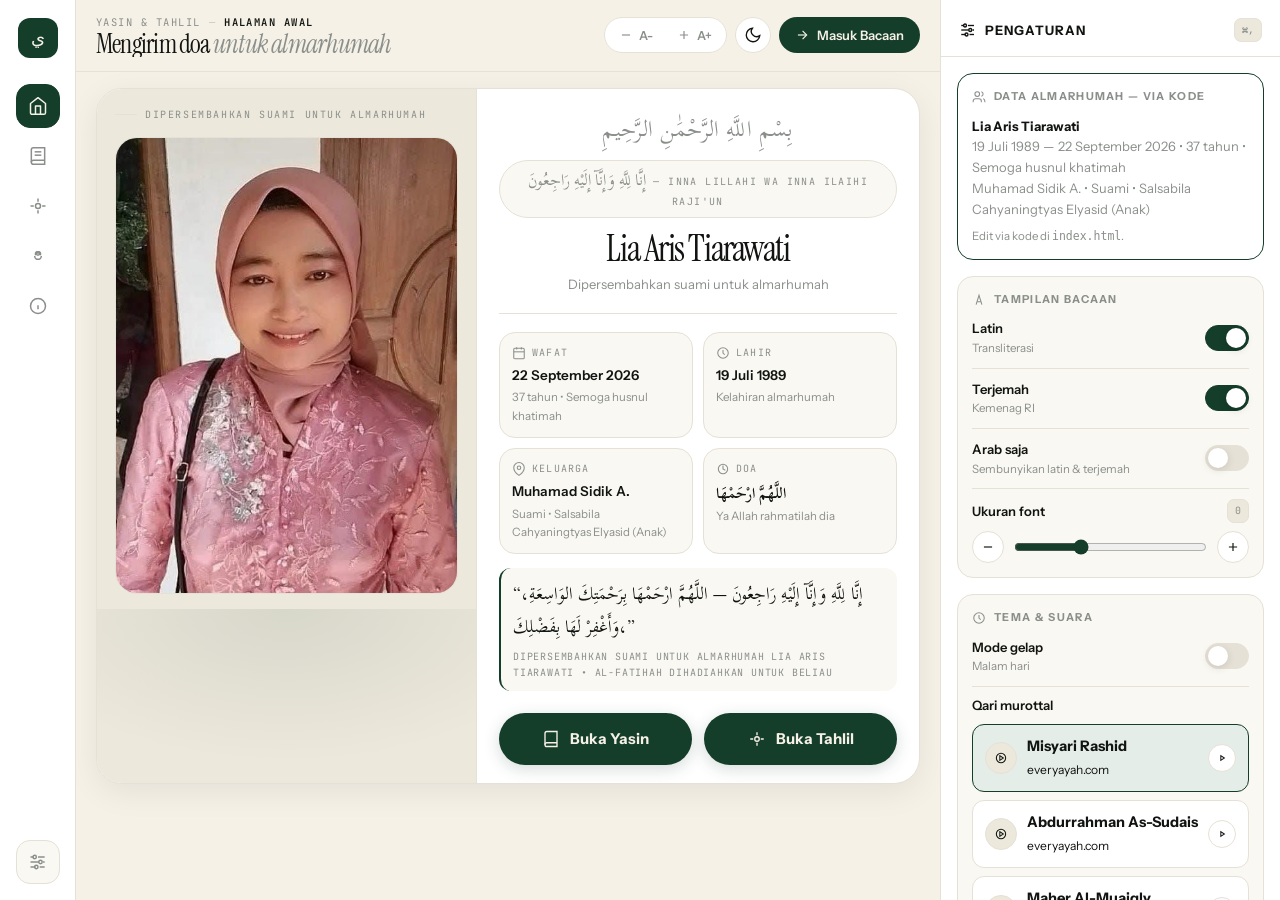
==== commit 2eafe7d1: "fix: hapus card titik saja + seragam font Arab cover - JS flatMap tail guard: tail.replace(/[.\u2026" ====
--- a/yasin-tahlil-Lia-Aris-Tiarawati-standalone.html
+++ b/yasin-tahlil-Lia-Aris-Tiarawati-standalone.html
@@ -90,6 +90,8 @@
 .cover-body{padding:22px 22px 18px;display:flex;flex-direction:column;gap:14px;min-width:0}
 .basmalah{font-family:'Scheherazade New',serif;font-size:22px;text-align:center;color:var(--muted);letter-spacing:.02em}
 .istirja{font-family:'JetBrains Mono',monospace;font-size:10px;letter-spacing:.14em;text-transform:uppercase;color:var(--muted);text-align:center;border:1px solid var(--line);background:var(--card-2);border-radius:999px;padding:7px 10px;width:fit-content;margin:0 auto}
+.arab-inline{font-family:'Scheherazade New',serif;font-size:16px;letter-spacing:0;text-transform:none;line-height:1.6}
+.arab-quote{font-family:'Scheherazade New',serif;font-size:17px;line-height:1.9}
 .name{font-family:'Instrument Serif',serif;font-size:36px;line-height:.95;letter-spacing:-.04em;text-align:center;overflow-wrap:break-word}
 .name em{font-style:italic;color:var(--muted);font-weight:400}
 .bin{font-size:13px;color:var(--muted);text-align:center;margin-top:-6px}
@@ -304,7 +306,7 @@
           <!-- BODY / DATA -->
           <div class="cover-body">
             <div class="basmalah">بِسْمِ اللَّهِ الرَّحْمَٰنِ الرَّحِيمِ</div>
-            <div class="istirja">إِنَّا لِلَّهِ وَإِنَّآ إِلَيْهِ رَاجِعُونَ — Inna lillahi wa inna ilaihi raji'un</div>
+            <div class="istirja"><span class="arab-inline">إِنَّا لِلَّهِ وَإِنَّآ إِلَيْهِ رَاجِعُونَ</span> — Inna lillahi wa inna ilaihi raji'un</div>
             <div class="name" id="vName">Lia Aris Tiarawati <em></em></div>
             <div class="bin" id="vBin">Dipersembahkan suami untuk almarhumah</div>
             <div class="divider-soft"></div>
@@ -314,7 +316,7 @@
               <div class="meta"><div class="meta-label"><svg class="ico ico-14" viewBox="0 0 24 24" fill="none" stroke="currentColor" stroke-width="1.8"><path d="M21 10c0 7-9 13-9 13S3 17 3 10a9 9 0 0 1 18 0z"/><circle cx="12" cy="10" r="3"/></svg> Keluarga</div><div class="meta-value" id="vTempat">Muhamad Sidik A.</div><div class="meta-sub" id="vAlamat">Suami • Salsabila Cahyaningtyas Elyasid (Anak)</div></div>
               <div class="meta"><div class="meta-label"><svg class="ico ico-14" viewBox="0 0 24 24" fill="none" stroke="currentColor" stroke-width="1.8"><path d="M12 20a8 8 0 1 0 0-16 8 8 0 0 0 0 16z"/><path d="M12 6v6l4 2"/></svg> Doa</div><div class="meta-value arab" style="font-size:15px">اللَّهُمَّ ارْحَمْهَا</div><div class="meta-sub">Ya Allah rahmatilah dia</div></div>
             </div>
-            <div class="quote" id="vQuote">“إِنَّا لِلَّهِ وَإِنَّآ إِلَيْهِ رَاجِعُونَ — اللَّهُمَّ ارْحَمْهَا بِرَحْمَتِكَ الوَاسِعَةِ، وَأَغْفِرْ لَهَا بِفَضْلِكَ.”<small>Dipersembahkan suami untuk almarhumah Lia Aris Tiarawati • Al-Fatihah dihadiahkan untuk beliau</small></div>
+            <div class="quote" id="vQuote"><span class="arab-quote">“إِنَّا لِلَّهِ وَإِنَّآ إِلَيْهِ رَاجِعُونَ — اللَّهُمَّ ارْحَمْهَا بِرَحْمَتِكَ الوَاسِعَةِ، وَأَغْفِرْ لَهَا بِفَضْلِكَ.”</span><small>Dipersembahkan suami untuk almarhumah Lia Aris Tiarawati • Al-Fatihah dihadiahkan untuk beliau</small></div>
             <div class="cta-row">
               <button class="cta-primary" data-jump="yasin"><svg class="ico" viewBox="0 0 24 24" fill="none" stroke="currentColor" stroke-width="1.8"><path d="M4 19.5A2.5 2.5 0 0 1 6.5 17H20"/><path d="M6.5 2H20v20H6.5A2.5 2.5 0 0 1 4 19.5v-15A2.5 2.5 0 0 1 6.5 2z"/></svg> Buka Yasin</button>
               <button class="cta-secondary" data-jump="tahlil"><svg class="ico" viewBox="0 0 24 24" fill="none" stroke="currentColor" stroke-width="1.8"><circle cx="12" cy="12" r="3"/><path d="M12 7V3M12 21v-4M7 12H3M21 12h-4"/></svg> Buka Tahlil</button></div>
@@ -518,10 +520,15 @@
 function buildFromEmbedded(){
   YASIN = (_JY.ayat||[]).map(x=>({no:x.n, arab:x.ar, latin:x.latin||'', terjemah:x.id}));
   TAHLIL = (_JT.bait||[]).flatMap(b=>{
-    const m=(b.latin||'').match(/\(\s*(\d+)\s*x\s*\)/i);
-    const counter = m ? parseInt(m[1],10) : null;
+    const m=((b.latin||'')+' '+(b.section||'')).match(/\(\s*(\d+)\s*x\s*\)/i) || (b.ar||'').match(/[×x]\s*(\d+)/) || (b.ar||'').match(/([٠-٩]+)\s*$/);
+    let counter = null;
+    if(m){
+      const raw=m[1];
+      if(/[٠-٩]/.test(raw)) counter = parseInt(raw.replace(/[٠-٩]/g, d=> String(d.charCodeAt(0)-0x0660)),10);
+      else counter = parseInt(raw,10);
+    }
     const base = {judul:b.section, arab:b.ar, latin:b.latin, terjemah:b.id, counter};
-    if(!b.ar.includes('الْفَاتِحَةُ')) return [base];
+    if(!b.ar.includes('الْفَاتِحَةُ') || b.ar.includes('الْفَاتِحَةُ ......')) return [base];
     const parts = b.ar.split('الْفَاتِحَةُ');
     const out=[];
     for(let i=0;i<parts.length-1;i++){
@@ -530,7 +537,7 @@
       out.push({judul:b.section + (parts.length>3 ? ' '+(i+1) : ''), arab, latin:'', terjemah:'', counter});
     }
     const tail = parts[parts.length-1].trim();
-    if(tail) out.push({judul:b.section, arab:tail, latin:'', terjemah:'', counter});
+    if(tail && tail.replace(/[.…\s]/g,'')) out.push({judul:b.section, arab:tail, latin:'', terjemah:'', counter});
     return out.length ? out : [base];
   });
   DOA = TAHLIL.filter(t=> t.judul.includes('Doa'));
@@ -548,19 +555,19 @@
           TAHLIL = (jt.bait||[]).flatMap(b=>{
             const m=((b.latin||'')+' '+(b.section||'')).match(/\(\s*(\d+)\s*x\s*\)/i) || (b.ar||'').match(/[×x]\s*(\d+)/) || (b.ar||'').match(/([٠-٩]+)\s*$/);
             let counter = null;
-      if(m){
-        const raw=m[1];
-        if(/[٠-٩]/.test(raw)) counter = parseInt(raw.replace(/[٠-٩]/g, d=> String(d.charCodeAt(0)-0x0660)),10);
-        else counter = parseInt(raw,10);
-      }
+            if(m){
+              const raw=m[1];
+              if(/[٠-٩]/.test(raw)) counter = parseInt(raw.replace(/[٠-٩]/g, d=> String(d.charCodeAt(0)-0x0660)),10);
+              else counter = parseInt(raw,10);
+            }
             const base = {judul:b.section, arab:b.ar, latin:b.latin, terjemah:b.id, counter};
-            if(!b.ar.includes('الْفَاتِحَةُ')) return [base];
+            if(!b.ar.includes('الْفَاتِحَةُ') || b.ar.includes('الْفَاتِحَةُ ......')) return [base];
             const parts = b.ar.split('الْفَاتِحَةُ'); const out=[];
             for(let i=0;i<parts.length-1;i++){
               const seg = parts[i].trim(); const arab = (seg ? seg + ' ' : '') + 'الْفَاتِحَةُ ......';
               out.push({judul:b.section + (parts.length>3 ? ' '+(i+1) : ''), arab, latin:'', terjemah:'', counter});
             }
-            const tail = parts[parts.length-1].trim(); if(tail) out.push({judul:b.section, arab:tail, latin:'', terjemah:'', counter});
+            if(tail && tail.replace(/[.…\s]/g,'')) out.push({judul:b.section, arab:tail, latin:'', terjemah:'', counter});
             return out.length ? out : [base];
           });
           DOA = TAHLIL.filter(t=> t.judul.includes('Doa'));
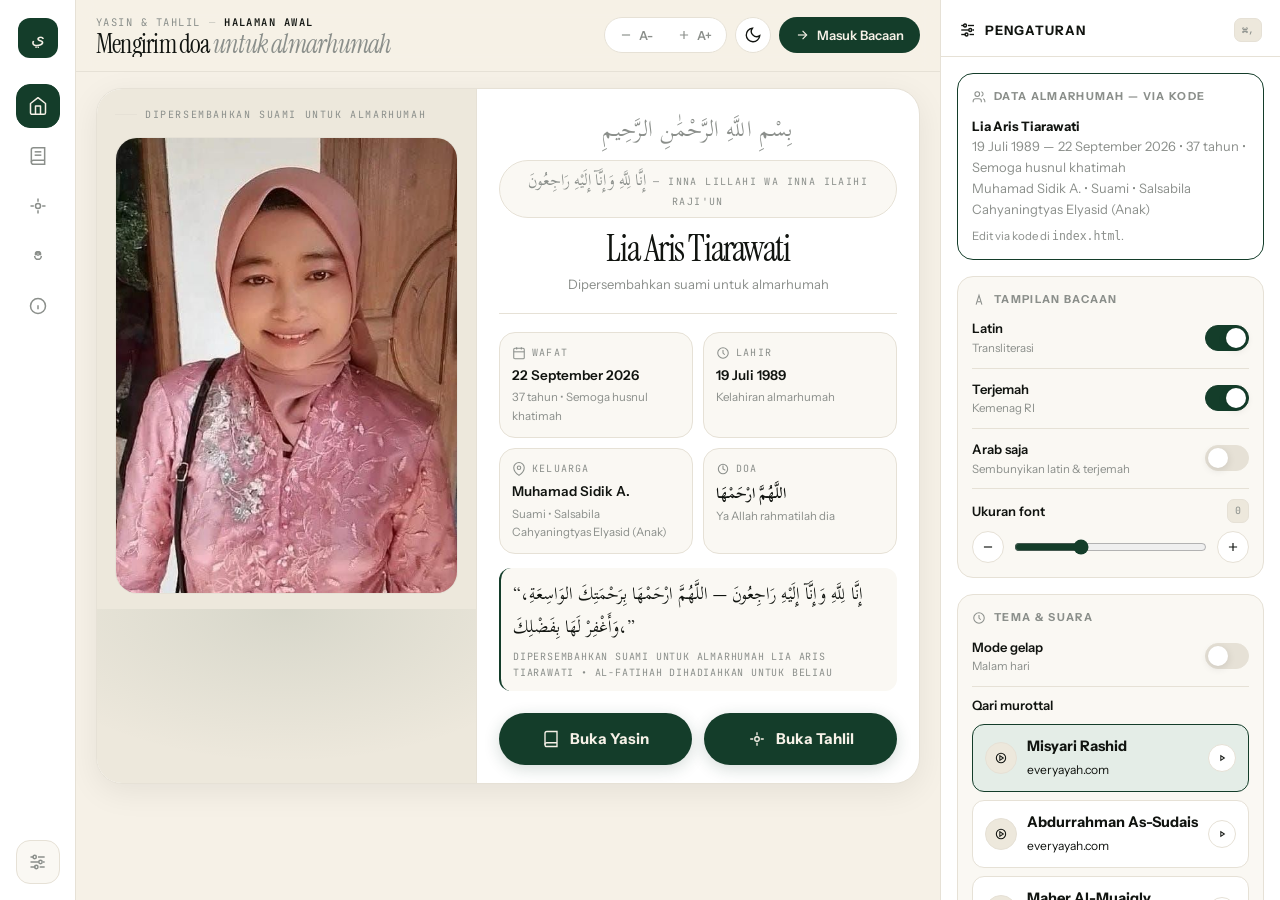
==== commit 41984955: "fix: hapus badge Yasin + pindah kalimat data ke Sumber - ayahCard: hapus tag Ayat/Utsmani + Kemenag," ====
--- a/yasin-tahlil-Lia-Aris-Tiarawati-standalone.html
+++ b/yasin-tahlil-Lia-Aris-Tiarawati-standalone.html
@@ -334,7 +334,7 @@
     </div>
     <div class="panel" id="panel-tahlil"><div class="hero-mini"><svg class="ico ico-14" viewBox="0 0 24 24" fill="none" stroke="currentColor" stroke-width="1.8"><circle cx="12" cy="12" r="3"/><path d="M12 7V3M12 21v-4M7 12H3M21 12h-4"/></svg> <div><b>Tahlil untuk <span class="js-name">Lia Aris Tiarawati</span></b> <small> • <span id="tahlilCount">35 bait</span></small></div></div><div class="filterbar" style="justify-content:center"><div class="filter-pills"><button class="pill on" id="pillLatinT"><svg class="ico ico-14" viewBox="0 0 24 24" fill="none" stroke="currentColor" stroke-width="1.8"><path d="M7 20L12 4L17 20"/><path d="M9 15H15"/></svg> Latin</button><button class="pill on" id="pillTerjemahT"><svg class="ico ico-14" viewBox="0 0 24 24" fill="none" stroke="currentColor" stroke-width="1.8"><path d="M2 12h20"/><path d="M12 2a15 15 0 0 1 0 20"/><path d="M12 2a15 15 0 0 0 0 20"/><path d="M16 8l2 2-2 2"/><path d="M8 16l-2-2 2-2"/></svg> Terjemah</button><button class="pill" id="pillArabOnlyT"><svg class="ico ico-14" viewBox="0 0 24 24" fill="none" stroke="currentColor" stroke-width="1.8"><path d="M8 20c1.5-2 2.5-4 2.5-7V8"/><path d="M12 13c0 2 1.2 3.5 3 4"/><path d="M14 8v5"/><circle cx="16" cy="6" r="1.2" fill="currentColor" stroke="none"/></svg> Arab saja</button></div></div><div class="list" id="list-tahlil"><div style="text-align:center;padding:24px;color:var(--muted)">Memuat 35 bait Tahlil…</div></div></div>
     <div class="panel" id="panel-doa"><div class="hero-mini"><svg class="ico ico-14" viewBox="0 0 24 24" fill="none" stroke="currentColor" stroke-width="1.8"><path d="M9 11V9a2 2 0 0 1 2-2h1a2 2 0 0 1 2 2v2"/><path d="M15 11V9a2 2 0 0 0-2-2h-1a2 2 0 0 0-2 2v2"/><path d="M8 12c0 2.2 1.8 4 4 4s4-1.8 4-4"/><path d="M12 7v5"/></svg> <div><b>Doa penutup</b> <small> • Untuk <span class="js-name">Lia Aris Tiarawati</span> • <span id="doaCount">6 doa</span> penutup</small></div></div><div class="list" id="list-doa"><div style="text-align:center;padding:24px;color:var(--muted)">Memuat doa…</div></div></div>
-    <div class="panel" id="panel-info"><div class="info-grid"><div class="info-card"><h4>Tentang</h4><p>Halaman mengenang <b>Lia Aris Tiarawati</b> (19 Juli 1989 – 22 September 2026). Dipersembahkan suami <b>Muhamad Sidik A.</b> untuk almarhumah. Data Yasin 83 ayat & Tahlil 35 bait di-fetch dari JSON.</p></div><div class="info-card"><h4>Urutan Tahlil NU (35 bait)</h4><p>Hadiah Fatihah 4 → Al-Ikhlas → Takbir → Al-Falaq → Takbir → An-Nas → Tahmid → Al-Fatihah → Al-Baqarah → Tauhid & Kursi → Akhir Baqarah → Istighasah → Rahmat & Shalawat → Tafrijiyah 3× → Salam & Hasbalah → Istighfar & Dzikir → Tauhid Penutup → Doa Arwah 6.</p></div></div><div class="hero-mini" style="margin:12px 20px"><svg class="ico ico-14" viewBox="0 0 24 24" fill="none" stroke="currentColor" stroke-width="1.8"><circle cx="12" cy="12" r="9"/><path d="M12 11v5M12 8h.01"/></svg> <div><b>Sumber data:</b> Kemenag & quran.nu.or.id • 83 ayat • <span id="infoTahlilCount">35</span> bait Tahlil</div></div></div>
+    <div class="panel" id="panel-info"><div class="info-grid"><div class="info-card"><h4>Tentang</h4><p>Halaman mengenang <b>Lia Aris Tiarawati</b> (19 Juli 1989 – 22 September 2026). Dipersembahkan suami <b>Muhamad Sidik A.</b> untuk almarhumah.</p></div><div class="info-card"><h4>Urutan Tahlil NU (35 bait)</h4><p>Hadiah Fatihah 4 → Al-Ikhlas → Takbir → Al-Falaq → Takbir → An-Nas → Tahmid → Al-Fatihah → Al-Baqarah → Tauhid & Kursi → Akhir Baqarah → Istighasah → Rahmat & Shalawat → Tafrijiyah 3× → Salam & Hasbalah → Istighfar & Dzikir → Tauhid Penutup → Doa Arwah 6.</p></div></div><div class="hero-mini" style="margin:12px 20px"><svg class="ico ico-14" viewBox="0 0 24 24" fill="none" stroke="currentColor" stroke-width="1.8"><circle cx="12" cy="12" r="9"/><path d="M12 11v5M12 8h.01"/></svg> <div><b>Sumber data:</b> Kemenag & quran.nu.or.id • Data Yasin 83 ayat & Tahlil <span id="infoTahlilCount">35</span> bait di-fetch dari JSON.</div></div></div>
   </main>
 
   <aside class="right" aria-label="Pengaturan"><div class="right-head"><h3><svg class="ico" viewBox="0 0 24 24" fill="none" stroke="currentColor" stroke-width="1.8"><path d="M3 6h4"/><path d="M12 6h8"/><circle cx="8" cy="6" r="2"/><path d="M3 12h10"/><path d="M18 12h2"/><circle cx="15" cy="12" r="2"/><path d="M3 18h6"/><path d="M14 18h6"/><circle cx="10" cy="18" r="2"/></svg> Pengaturan</h3><span class="kbd">⌘,</span></div><div class="right-body" id="rightBody"></div></aside>
@@ -431,7 +431,7 @@
   render();
 }
 function esc(s){ return String(s).replace(/&/g,'&amp;').replace(/</g,'&lt;').replace(/>/g,'&gt;'); }
-function ayahCard(a){ const L=prefs.showLatin&&!prefs.arabOnly,T=prefs.showTerjemah&&!prefs.arabOnly; const latinHtml = (a.latin && L) ? `<div class="latin">${esc(a.latin)}</div>` : ''; const terjHtml = (a.terjemah && T) ? `<div class="terjemah">${esc(a.terjemah)}</div>` : ''; return `<article class="ayah" id="ayah-${a.no}"><div class="ayah-side"><div class="num">${String(a.no).padStart(2,'0')}</div><small>YASIN<br>36:${a.no}</small><div style="display:flex;flex-direction:column;gap:6px;margin-top:auto"><button class="mini" title="Salin link" onclick="navigator.clipboard.writeText(location.href.split('#')[0]+'#ayah-${a.no}')"><svg class="ico ico-14" viewBox="0 0 24 24" fill="none" stroke="currentColor" stroke-width="1.8"><path d="M10 13a5 5 0 0 0 7.54.54l3-3a5 5 0 0 0-7.07-7.07l-1.72 1.71"/><path d="M14 11a5 5 0 0 0-7.54-.54l-3 3a5 5 0 0 0 7.07 7.07l1.71-1.71"/></svg></button><button class="mini" title="Play murottal" onclick="playAyah(${a.no}, this)"><svg class="ico ico-14" viewBox="0 0 24 24" fill="none" stroke="currentColor" stroke-width="1.8"><path d="M10 8l6 4-6 4z"/></svg></button></div></div><div class="ayah-body"><div class="arab">${a.arab}</div>${latinHtml}${terjHtml}<div class="ayah-foot"><span class="tag">Ayat ${a.no} \u2022 Utsmani</span><span class="tag" style="background:var(--gold-soft)">Kemenag</span><span style="margin-left:auto;font-size:11px;color:var(--muted);display:flex;align-items:center;gap:6px"><svg class="ico ico-14" viewBox="0 0 24 24" fill="none" stroke="currentColor" stroke-width="1.8"><path d="M12 20a8 8 0 1 0 0-16 8 8 0 0 0 0 16z"/><path d="M12 6v6l4 2"/></svg> ${esc(prefs.qari)}</span></div></div></article>`}
+function ayahCard(a){ const L=prefs.showLatin&&!prefs.arabOnly,T=prefs.showTerjemah&&!prefs.arabOnly; const latinHtml = (a.latin && L) ? `<div class="latin">${esc(a.latin)}</div>` : ''; const terjHtml = (a.terjemah && T) ? `<div class="terjemah">${esc(a.terjemah)}</div>` : ''; return `<article class="ayah" id="ayah-${a.no}"><div class="ayah-side"><div class="num">${String(a.no).padStart(2,'0')}</div><small>YASIN<br>36:${a.no}</small><div style="display:flex;flex-direction:column;gap:6px;margin-top:auto"><button class="mini" title="Salin link" onclick="navigator.clipboard.writeText(location.href.split('#')[0]+'#ayah-${a.no}')"><svg class="ico ico-14" viewBox="0 0 24 24" fill="none" stroke="currentColor" stroke-width="1.8"><path d="M10 13a5 5 0 0 0 7.54.54l3-3a5 5 0 0 0-7.07-7.07l-1.72 1.71"/><path d="M14 11a5 5 0 0 0-7.54-.54l-3 3a5 5 0 0 0 7.07 7.07l1.71-1.71"/></svg></button><button class="mini" title="Play murottal" onclick="playAyah(${a.no}, this)"><svg class="ico ico-14" viewBox="0 0 24 24" fill="none" stroke="currentColor" stroke-width="1.8"><path d="M10 8l6 4-6 4z"/></svg></button></div></div><div class="ayah-body"><div class="arab">${a.arab}</div>${latinHtml}${terjHtml}<div class="ayah-foot"><span style="margin-left:auto;font-size:11px;color:var(--muted);display:flex;align-items:center;gap:6px"><svg class="ico ico-14" viewBox="0 0 24 24" fill="none" stroke="currentColor" stroke-width="1.8"><path d="M12 20a8 8 0 1 0 0-16 8 8 0 0 0 0 16z"/><path d="M12 6v6l4 2"/></svg> ${esc(prefs.qari)}</span></div></div></article>`}
 function tahlilCard(t){ const cnt=t.counter?`<span class="tag">${t.counter}\u00D7</span>`:''; const btn=t.counter?`<div style="margin-top:12px;display:flex;gap:8px;align-items:center"><button style="height:32px;padding:0 14px;border-radius:999px;border:none;background:var(--accent);color:var(--paper);font-weight:700;cursor:pointer" data-m="${t.counter}" data-n="0" onclick="let m=parseInt(this.dataset.m),n=parseInt(this.dataset.n)+1;n=Math.min(m,n);this.dataset.n=n;this.textContent=n+' / '+m+(n===m?' \u2713':'')">0 / ${t.counter}</button><span style="font-size:12px;color:var(--muted)">tap untuk hitung</span></div>`:''; return `<article class="ayah" style="grid-template-columns:1fr"><div class="ayah-body"><div style="display:flex;gap:8px;align-items:center;margin-bottom:10px;flex-wrap:wrap"><span style="background:var(--ink);color:var(--paper);font-size:11px;font-weight:700;padding:6px 10px;border-radius:999px">${esc(t.judul)}</span>${cnt}</div><div class="arab">${t.arab}</div>${(prefs.showLatin&&!prefs.arabOnly&&t.latin)?`<div class="latin">${esc(t.latin)}</div>`:``}${(prefs.showTerjemah&&!prefs.arabOnly&&t.terjemah)?`<div class="terjemah">${esc(t.terjemah)}</div>`:``}${btn}</div></article>`}
 function render(){
   const q=document.getElementById('search')?.value.toLowerCase().trim()||'';
